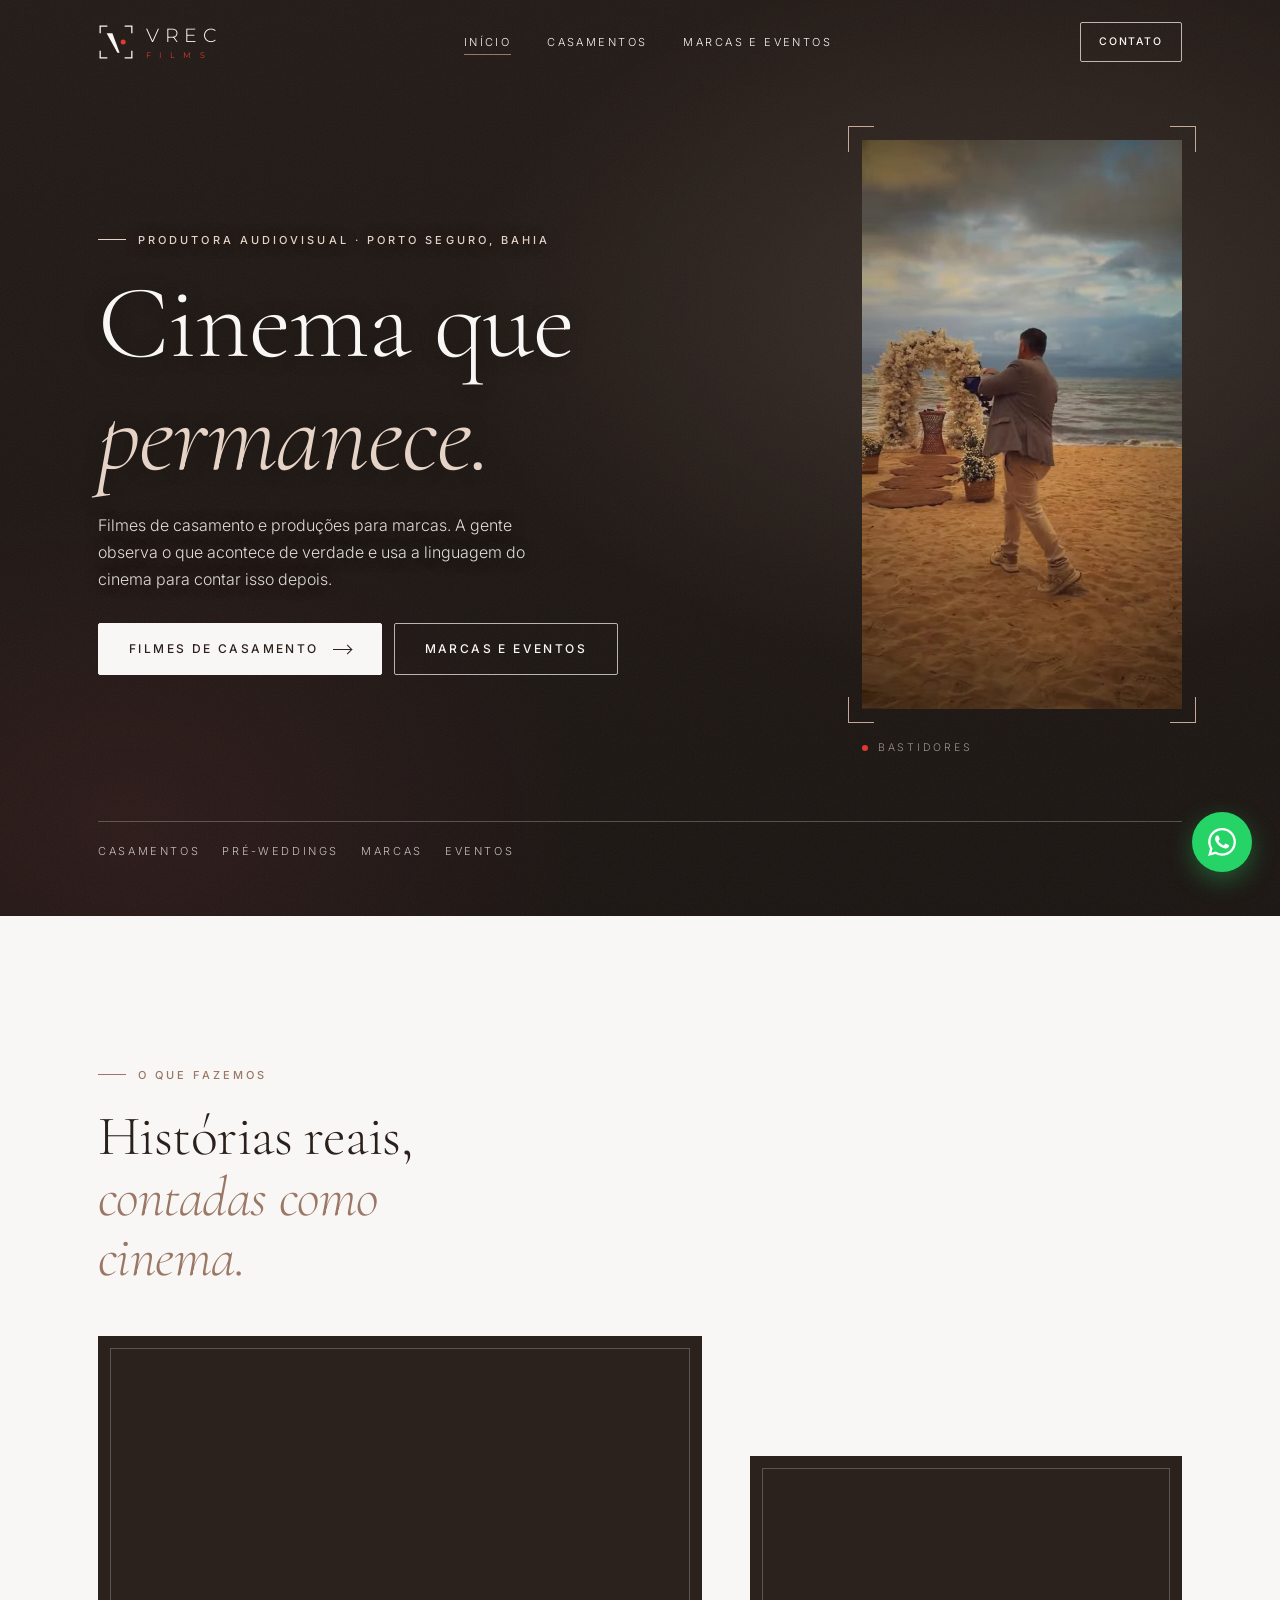
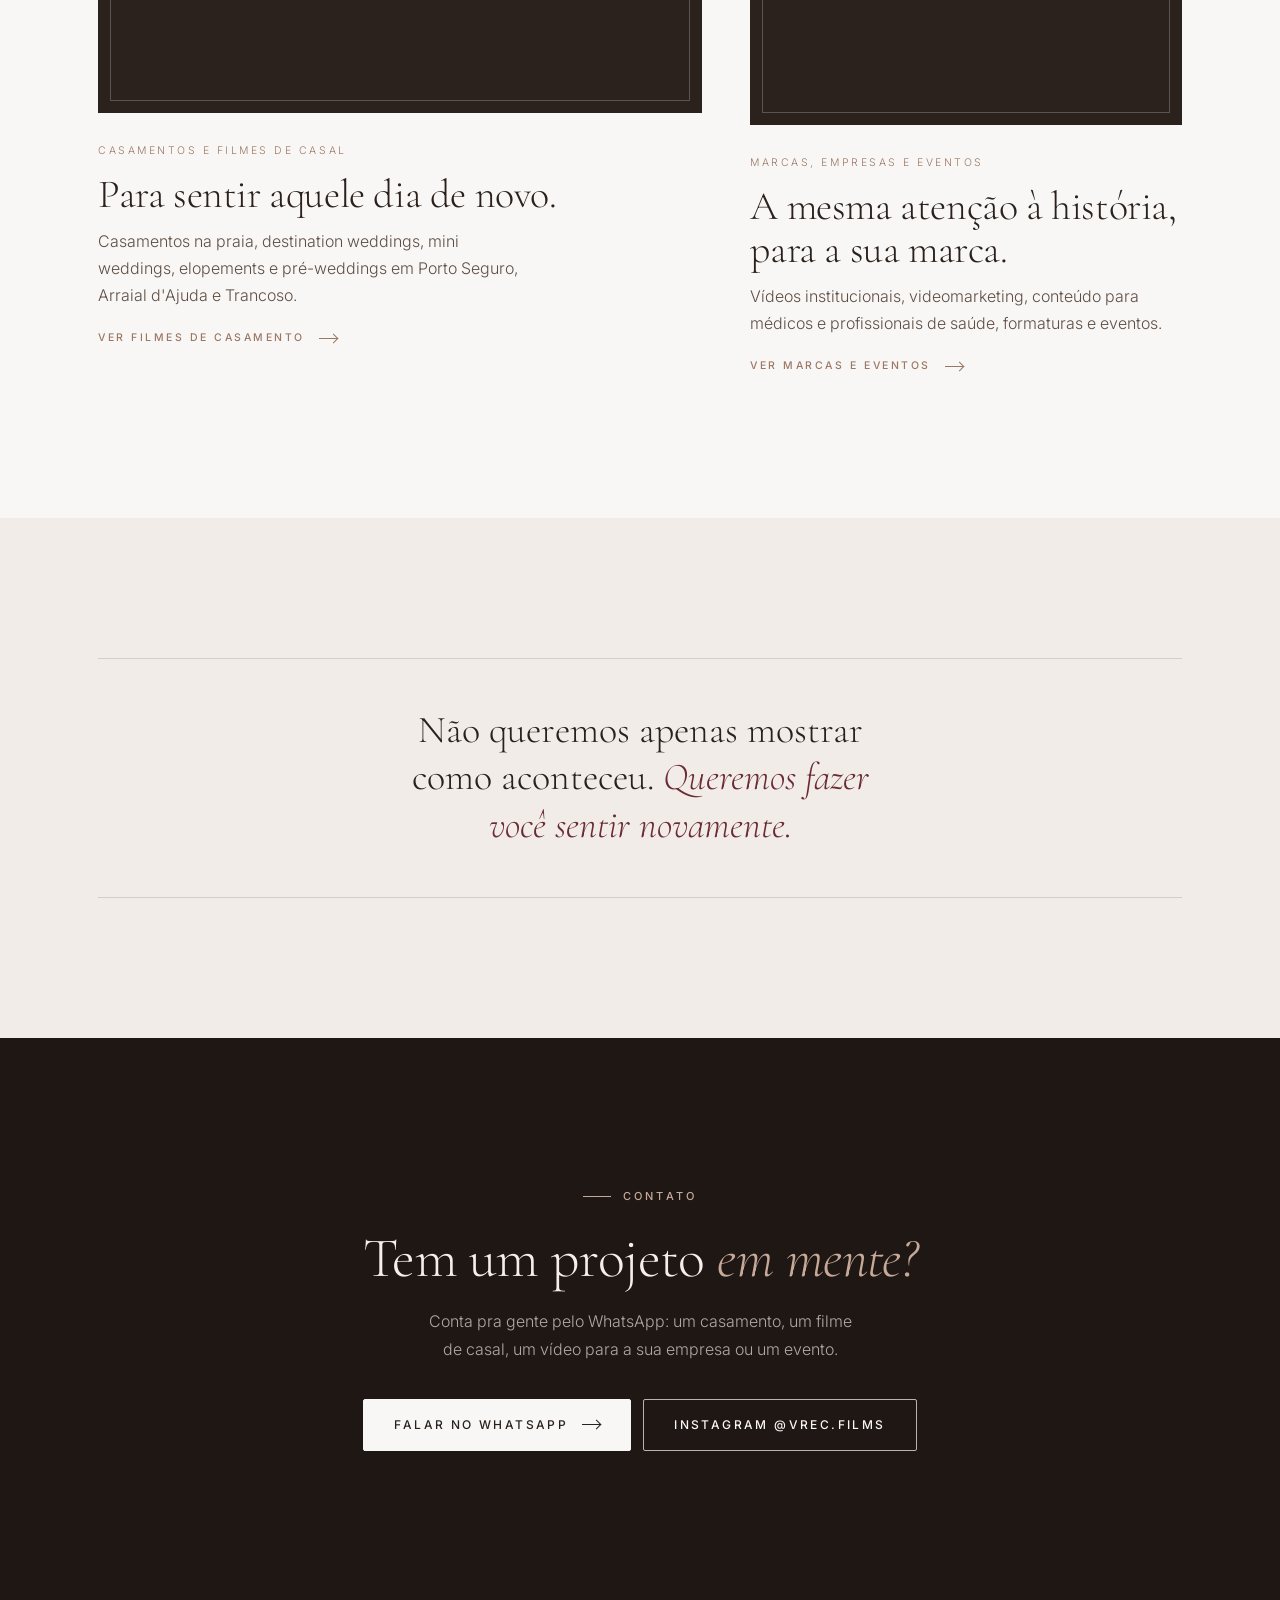
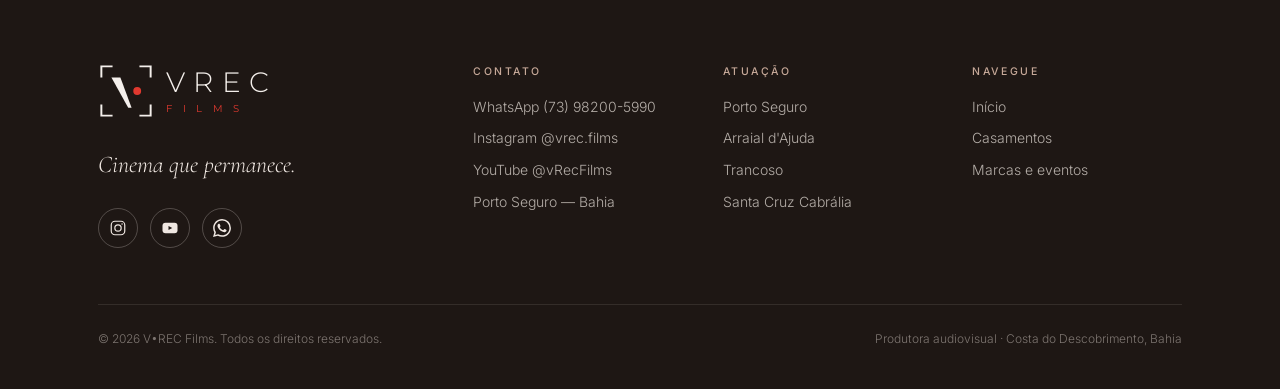
==== index.html @ 09509e7b "Add files via upload" ====
<!doctype html>
<html lang="pt-BR">
<head>
<meta charset="utf-8">
<meta name="viewport" content="width=device-width, initial-scale=1">
<title>V•REC Films — Produtora audiovisual em Porto Seguro, Bahia</title>
<meta name="description" content="Filmes de casamento e produções audiovisuais para marcas, empresas e eventos em Porto Seguro, Arraial d'Ajuda, Trancoso e Costa do Descobrimento.">
<meta property="og:title" content="V•REC Films — Produtora audiovisual em Porto Seguro, Bahia">
<meta property="og:description" content="Filmes de casamento e produções audiovisuais para marcas, empresas e eventos em Porto Seguro, Arraial d'Ajuda, Trancoso e Costa do Descobrimento.">
<meta property="og:type" content="website">
<meta name="theme-color" content="#F9F7F5">
<meta name="referrer" content="strict-origin-when-cross-origin">
<link rel="preconnect" href="https://fonts.googleapis.com">
<link rel="preconnect" href="https://fonts.gstatic.com" crossorigin>
<link href="https://fonts.googleapis.com/css2?family=Cormorant+Garamond:ital,wght@0,300;0,400;0,500;1,300;1,400&family=Inter:wght@300;400;500&family=Montserrat:wght@300;400&display=swap" rel="stylesheet">
<link rel="icon" type="image/svg+xml" href="data:image/svg+xml;utf8,<svg xmlns='http://www.w3.org/2000/svg' viewBox='0 0 100 100'><rect width='100' height='100' fill='%23111'/><g fill='none' stroke='%23fff' stroke-width='4'><path d='M10 28V10h18M72 10h18v18M10 72v18h18M72 90h18V72'/></g><polygon points='26,26 42,26 60,78 54,78' fill='%23fff'/><circle cx='70' cy='50' r='7' fill='%23E0392F'/></svg>">
<link rel="stylesheet" href="assets/vrec.css">
</head>
<body>

<header class="header" id="top">
  <div class="wrap header__in">
    <a href="index.html" class="brand" aria-label="V•REC Films — página inicial"><svg class="brand__mark" viewBox="0 0 100 100" aria-hidden="true"><g fill="none" stroke="currentColor" stroke-width="3.5"><path d="M6 26V6h20M74 6h20v20M6 74v20h20M74 94h20V74"/></g><polygon points="24,26 40,26 60,80 54,80" fill="currentColor"/><circle class="rec-dot" cx="70" cy="50" r="7"/></svg><span class="brand__type"><span class="brand__name">VREC</span><span class="brand__sub">FILMS</span></span></a>
    <nav class="nav" id="nav" aria-label="Principal">
      <a href="index.html" class="is-active" aria-current="page">Início</a>
      <a href="casamentos/index.html">Casamentos</a>
      <a href="marcas-e-eventos/index.html">Marcas e eventos</a>
    </nav>
    <div class="header__right">
      <a href="#contato" class="btn btn--ghost">Contato</a>
      <button class="nav-toggle" type="button" aria-label="Abrir menu" aria-controls="nav" aria-expanded="false"><span></span></button>
    </div>
  </div>
</header>

<main>

<section class="hero hero--brand" aria-labelledby="hero-title">
  <div class="hero__bg" aria-hidden="true"></div>
  <div class="wrap hero__split">
    <div class="hero__content">
      <span class="eyebrow reveal">Produtora audiovisual · Porto Seguro, Bahia</span>
      <h1 id="hero-title" class="reveal">Cinema que <em>permanece.</em></h1>
      <p class="hero__sub reveal">Filmes de casamento e produções para marcas. A gente observa o que acontece de verdade e usa a linguagem do cinema para contar isso depois.</p>
      <div class="hero__actions reveal">
        <a href="casamentos/index.html" class="btn btn--light">Filmes de casamento <span class="arrow" aria-hidden="true"></span></a>
        <a href="marcas-e-eventos/index.html" class="btn btn--outline-light">Marcas e eventos</a>
      </div>
    </div>
    <figure class="hero__reel reveal">
      <div class="reel__frame">
        <video data-autoplay autoplay muted loop playsinline preload="auto" poster="assets/vrec-home-bts-capa.jpg" aria-label="Bastidores da V.REC Films">
          <source src="assets/vrec-home-bts.mp4" type="video/mp4">
          <source src="assets/vrec-home-bts.webm" type="video/webm">
        </video>
        <span class="corner tl" aria-hidden="true"></span><span class="corner tr" aria-hidden="true"></span>
        <span class="corner bl" aria-hidden="true"></span><span class="corner br" aria-hidden="true"></span>
      </div>
      <figcaption><i aria-hidden="true"></i>Bastidores</figcaption>
    </figure>
  </div>
  <div class="wrap">
    <div class="hero__meta reveal" aria-label="Áreas de atuação">
      <span>Casamentos</span><span>Pré-weddings</span><span>Marcas</span><span>Eventos</span>
    </div>
  </div>
</section>

<section class="section" id="o-que-fazemos" aria-labelledby="doors-title">
  <div class="wrap">
    <span class="eyebrow reveal">O que fazemos</span>
    <h2 id="doors-title" class="reveal" style="margin-top:22px;max-width:16ch">Histórias reais, <em>contadas como cinema.</em></h2>
    <div class="doors">
      <a class="door reveal" href="casamentos/index.html">
        <div class="door__img"><img data-yt-thumb="QRRQhyVjg0c" alt=""></div>
        <div class="door__body">
          <span>Casamentos e filmes de casal</span>
          <h3>Para sentir aquele dia de novo.</h3>
          <p>Casamentos na praia, destination weddings, mini weddings, elopements e pré-weddings em Porto Seguro, Arraial d'Ajuda e Trancoso.</p>
          <span class="door__link">Ver filmes de casamento <span class="arrow" aria-hidden="true"></span></span>
        </div>
      </a>
      <a class="door reveal" href="marcas-e-eventos/index.html">
        <div class="door__img"><img data-yt-thumb="f6p9o1okBO8" alt=""></div>
        <div class="door__body">
          <span>Marcas, empresas e eventos</span>
          <h3>A mesma atenção à história, para a sua marca.</h3>
          <p>Vídeos institucionais, videomarketing, conteúdo para médicos e profissionais de saúde, formaturas e eventos.</p>
          <span class="door__link">Ver marcas e eventos <span class="arrow" aria-hidden="true"></span></span>
        </div>
      </a>
    </div>
  </div>
</section>

<section class="section exp" aria-label="Manifesto">
  <div class="wrap">
    <div class="quote-band reveal" style="margin-top:0">
      <p>Não queremos apenas mostrar como aconteceu. <em>Queremos fazer você sentir novamente.</em></p>
    </div>
  </div>
</section>

<section class="section cta-band" id="contato" aria-labelledby="cta-title">
  <div class="wrap">
    <span class="eyebrow reveal" style="color:var(--beige)">Contato</span>
    <h2 id="cta-title" class="reveal" style="margin-top:22px">Tem um projeto <em>em mente?</em></h2>
    <p class="reveal">Conta pra gente pelo WhatsApp: um casamento, um filme de casal, um vídeo para a sua empresa ou um evento.</p>
    <div class="actions reveal">
      <a href="#" class="btn btn--wa" data-wa="Olá, estava visitando seu site e me interessei pelo seu trabalho.">Falar no WhatsApp <span class="arrow" aria-hidden="true"></span></a>
      <a href="https://www.instagram.com/vrec.films/" class="btn btn--outline-light" target="_blank" rel="noopener">Instagram @vrec.films</a>
    </div>
  </div>
</section>

</main>

<footer class="footer">
  <div class="wrap">
    <div class="footer__grid">
      <div>
        <a href="index.html" class="brand brand--lg" aria-label="V•REC Films — página inicial"><svg class="brand__mark" viewBox="0 0 100 100" aria-hidden="true"><g fill="none" stroke="currentColor" stroke-width="3.5"><path d="M6 26V6h20M74 6h20v20M6 74v20h20M74 94h20V74"/></g><polygon points="24,26 40,26 60,80 54,80" fill="currentColor"/><circle class="rec-dot" cx="70" cy="50" r="7"/></svg><span class="brand__type"><span class="brand__name">VREC</span><span class="brand__sub">FILMS</span></span></a>
        <p class="footer__tag">Cinema que permanece.</p>
        <div class="social" aria-label="Redes sociais"><a href="https://www.instagram.com/vrec.films/" target="_blank" rel="noopener" aria-label="Instagram da V.REC Films"><svg viewBox="0 0 24 24" fill="none" stroke="currentColor" stroke-width="1.6" aria-hidden="true"><rect x="3" y="3" width="18" height="18" rx="5"/><circle cx="12" cy="12" r="4.2"/><circle cx="17.4" cy="6.6" r="1" fill="currentColor" stroke="none"/></svg></a><a href="https://www.youtube.com/@vRecFilms" target="_blank" rel="noopener" aria-label="Canal da V.REC Films no YouTube"><svg viewBox="0 0 24 24" aria-hidden="true"><rect x="2" y="5" width="20" height="14" rx="4" fill="currentColor"/><path d="M10 9.2v5.6l5-2.8z" fill="var(--dark)"/></svg></a><a href="#" data-wa="Olá, estava visitando seu site e me interessei pelo seu trabalho." aria-label="WhatsApp da V.REC Films"><svg viewBox="0 0 24 24" aria-hidden="true"><path fill="currentColor" d="M17.472 14.382c-.297-.149-1.758-.867-2.03-.967-.273-.099-.471-.148-.67.15-.197.297-.767.966-.94 1.164-.173.199-.347.223-.644.075-.297-.15-1.255-.463-2.39-1.475-.883-.788-1.48-1.761-1.653-2.059-.173-.297-.018-.458.13-.606.134-.133.298-.347.446-.52.149-.174.198-.298.298-.497.099-.198.05-.371-.025-.52-.075-.149-.669-1.612-.916-2.207-.242-.579-.487-.5-.669-.51-.173-.008-.371-.01-.57-.01-.198 0-.52.074-.792.372-.272.297-1.04 1.016-1.04 2.479 0 1.462 1.065 2.875 1.213 3.074.149.198 2.096 3.2 5.077 4.487.709.306 1.262.489 1.694.625.712.227 1.36.195 1.871.118.571-.085 1.758-.719 2.006-1.413.248-.694.248-1.289.173-1.413-.074-.124-.272-.198-.57-.347m-5.421 7.403h-.004a9.87 9.87 0 0 1-5.031-1.378l-.361-.214-3.741.982.998-3.648-.235-.374a9.86 9.86 0 0 1-1.51-5.26c.001-5.45 4.436-9.884 9.888-9.884 2.64 0 5.122 1.03 6.988 2.898a9.825 9.825 0 0 1 2.893 6.994c-.003 5.45-4.437 9.884-9.885 9.884m8.413-18.297A11.815 11.815 0 0 0 12.05 0C5.495 0 .16 5.335.157 11.892c0 2.096.547 4.142 1.588 5.945L.057 24l6.305-1.654a11.882 11.882 0 0 0 5.683 1.448h.005c6.554 0 11.89-5.335 11.893-11.893a11.821 11.821 0 0 0-3.48-8.413z"/></svg></a></div>
      </div>
      <div>
        <h5>Contato</h5>
        <ul>
          <li><a href="#" data-wa="Olá, estava visitando seu site e me interessei pelo seu trabalho.">WhatsApp (73) 98200-5990</a></li>
          <li><a href="https://www.instagram.com/vrec.films/" target="_blank" rel="noopener">Instagram @vrec.films</a></li>
          <li><a href="https://www.youtube.com/@vRecFilms" target="_blank" rel="noopener">YouTube @vRecFilms</a></li>
          <li>Porto Seguro — Bahia</li>
        </ul>
      </div>
      <div>
        <h5>Atuação</h5>
        <ul>
          <li>Porto Seguro</li>
          <li>Arraial d'Ajuda</li>
          <li>Trancoso</li>
          <li>Santa Cruz Cabrália</li>
        </ul>
      </div>
      <div>
        <h5>Navegue</h5>
        <ul>
          <li><a href="index.html">Início</a></li>
          <li><a href="casamentos/index.html">Casamentos</a></li>
          <li><a href="marcas-e-eventos/index.html">Marcas e eventos</a></li>
        </ul>
      </div>
    </div>
    <div class="footer__bottom">
      <span>© <span data-year></span> V•REC Films. Todos os direitos reservados.</span>
      <span>Produtora audiovisual · Costa do Descobrimento, Bahia</span>
    </div>
  </div>
</footer>
<div class="wa-float"><div class="wa-bubble" role="status"><a href="#" data-wa="Olá, estava visitando seu site e me interessei pelo seu trabalho.">Olá, em que podemos ajudar?</a><button type="button" aria-label="Fechar mensagem">&times;</button></div><a class="wa-btn" href="#" data-wa="Olá, estava visitando seu site e me interessei pelo seu trabalho." aria-label="Conversar no WhatsApp"><svg viewBox="0 0 24 24" aria-hidden="true"><path fill="currentColor" d="M17.472 14.382c-.297-.149-1.758-.867-2.03-.967-.273-.099-.471-.148-.67.15-.197.297-.767.966-.94 1.164-.173.199-.347.223-.644.075-.297-.15-1.255-.463-2.39-1.475-.883-.788-1.48-1.761-1.653-2.059-.173-.297-.018-.458.13-.606.134-.133.298-.347.446-.52.149-.174.198-.298.298-.497.099-.198.05-.371-.025-.52-.075-.149-.669-1.612-.916-2.207-.242-.579-.487-.5-.669-.51-.173-.008-.371-.01-.57-.01-.198 0-.52.074-.792.372-.272.297-1.04 1.016-1.04 2.479 0 1.462 1.065 2.875 1.213 3.074.149.198 2.096 3.2 5.077 4.487.709.306 1.262.489 1.694.625.712.227 1.36.195 1.871.118.571-.085 1.758-.719 2.006-1.413.248-.694.248-1.289.173-1.413-.074-.124-.272-.198-.57-.347m-5.421 7.403h-.004a9.87 9.87 0 0 1-5.031-1.378l-.361-.214-3.741.982.998-3.648-.235-.374a9.86 9.86 0 0 1-1.51-5.26c.001-5.45 4.436-9.884 9.888-9.884 2.64 0 5.122 1.03 6.988 2.898a9.825 9.825 0 0 1 2.893 6.994c-.003 5.45-4.437 9.884-9.885 9.884m8.413-18.297A11.815 11.815 0 0 0 12.05 0C5.495 0 .16 5.335.157 11.892c0 2.096.547 4.142 1.588 5.945L.057 24l6.305-1.654a11.882 11.882 0 0 0 5.683 1.448h.005c6.554 0 11.89-5.335 11.893-11.893a11.821 11.821 0 0 0-3.48-8.413z"/></svg></a></div>
<script src="assets/vrec.js"></script>
</body>
</html>
---- assets/vrec.css ----
/* =========================================================
   1. TOKENS
   ========================================================= */
:root{
  --bg:        #F9F7F5;   /* off-white */
  --bg-alt:    #F1ECE7;   /* off-white um tom abaixo, para alternar seções */
  --ink:       #2B211C;   /* texto principal (marrom quase preto, legível) */
  --ink-soft:  #5E4E45;   /* texto secundário */
  --brown:     #9A7865;   /* deep brown — detalhes, linhas, títulos grandes */
  --beige:     #C7A999;   /* soft beige — destaques */
  --burgundy:  #6B2B34;   /* toque sutil */
  --line:      rgba(154,120,101,.28);
  --dark:      #1E1714;   /* seções escuras (portfólio) */
  --rec:       #E0392F;   /* vermelho da logomarca — usar só na marca */
  --logo-font: "Montserrat", var(--sans);

  --serif: "Cormorant Garamond", "Times New Roman", serif;
  --sans:  "Inter", system-ui, -apple-system, "Segoe UI", sans-serif;

  --gutter: 20px;
  --max: 1180px;
  --radius: 2px;
  --ease: cubic-bezier(.22,.61,.36,1);
}

/* =========================================================
   2. BASE
   ========================================================= */
*,*::before,*::after{box-sizing:border-box}
html{scroll-behavior:smooth;-webkit-text-size-adjust:100%}
body{
  margin:0;background:var(--bg);color:var(--ink);
  font-family:var(--sans);font-weight:300;font-size:16px;line-height:1.7;
  -webkit-font-smoothing:antialiased;overflow-x:hidden;
}
img,video,iframe{display:block;max-width:100%}
a{color:inherit;text-decoration:none}
::selection{background:var(--beige);color:var(--ink)}
:focus-visible{outline:1px solid var(--burgundy);outline-offset:4px}

.wrap{width:100%;max-width:var(--max);margin:0 auto;padding:0 var(--gutter)}
.section{padding:96px 0}
.eyebrow{
  display:inline-flex;align-items:center;gap:12px;
  font-size:11px;font-weight:500;letter-spacing:.28em;text-transform:uppercase;color:var(--brown);
}
.eyebrow::before{content:"";width:28px;height:1px;background:currentColor}
h1,h2,h3{font-family:var(--serif);font-weight:300;line-height:1.08;margin:0;letter-spacing:-.01em}
h2{font-size:clamp(34px,7vw,56px)}
h2 em,h1 em{font-style:italic;color:var(--brown)}
p{margin:0}

/* Botões */
.btn{
  display:inline-flex;align-items:center;justify-content:center;gap:14px;
  min-height:52px;padding:0 30px;border:1px solid var(--ink);border-radius:var(--radius);
  font-family:var(--sans);font-size:12px;font-weight:500;letter-spacing:.2em;text-transform:uppercase;
  background:var(--ink);color:var(--bg);cursor:pointer;
  transition:background .5s var(--ease),border-color .5s var(--ease),color .5s var(--ease);
}
.btn:hover{background:var(--burgundy);border-color:var(--burgundy)}
.btn .arrow{width:18px;height:1px;background:currentColor;position:relative;transition:width .5s var(--ease)}
.btn .arrow::after{content:"";position:absolute;right:0;top:-3px;width:7px;height:7px;border-top:1px solid currentColor;border-right:1px solid currentColor;transform:rotate(45deg)}
.btn:hover .arrow{width:26px}
.btn--ghost{background:transparent;color:var(--ink)}
.btn--ghost:hover{background:var(--ink);color:var(--bg);border-color:var(--ink)}
.btn--light{background:var(--bg);color:var(--ink);border-color:var(--bg)}
.btn--light:hover{background:transparent;color:var(--bg);border-color:var(--bg)}

/* Reveal ao rolar */
.reveal{opacity:0;transform:translateY(24px);transition:opacity 1.2s var(--ease),transform 1.2s var(--ease)}
.reveal.is-in{opacity:1;transform:none}
@media (prefers-reduced-motion:reduce){
  html{scroll-behavior:auto}
  .reveal{opacity:1;transform:none;transition:none}
  *{animation:none!important}
}

/* =========================================================
   3. HEADER
   ========================================================= */
.header{
  position:fixed;inset:0 0 auto 0;z-index:50;
  transition:background .6s var(--ease),border-color .6s var(--ease);
  border-bottom:1px solid transparent;
}
.header.is-scrolled{background:rgba(249,247,245,.92);backdrop-filter:blur(10px);-webkit-backdrop-filter:blur(10px);border-color:var(--line)}
.header__in{display:flex;align-items:center;justify-content:space-between;height:68px}
/* Logomarca V•REC (recriada em SVG + Montserrat) */
.brand{display:inline-flex;align-items:center;gap:12px;color:var(--ink);white-space:nowrap}
.brand__mark{width:36px;height:36px;flex:none;overflow:visible}
.brand__mark .rec-dot{fill:var(--rec);animation:rec 2.4s ease-in-out infinite}
.brand__type{display:flex;flex-direction:column;line-height:1;font-family:var(--logo-font)}
.brand__name{font-weight:300;font-size:19px;letter-spacing:.3em;margin-right:-.3em}
.brand__sub{font-weight:400;font-size:8px;letter-spacing:1.05em;color:var(--rec);margin-top:6px;margin-right:-1.05em}
.brand--lg .brand__mark{width:56px;height:56px}
.brand--lg .brand__name{font-size:28px}
.brand--lg .brand__sub{font-size:10px;margin-top:8px}
@keyframes rec{0%,100%{opacity:1}50%{opacity:.35}}
.nav{display:none}
.header .btn{min-height:40px;padding:0 18px;font-size:10.5px;letter-spacing:.18em}

/* =========================================================
   4. HERO — vídeo em tela cheia, cores reais
   ========================================================= */
.hero{
  position:relative;min-height:100svh;display:flex;align-items:flex-end;
  padding:120px 0 40px;overflow:hidden;background:#2A211C;color:#F9F7F5;
}
.hero__media{position:absolute;inset:0;z-index:0}
.hero__media video{width:100%;height:100%;object-fit:cover}
.hero__media::after{ /* sombra suave só onde está o texto */
  content:"";position:absolute;inset:0;
  background:
    linear-gradient(0deg,rgba(24,18,15,.8) 0%,rgba(24,18,15,.5) 55%,rgba(24,18,15,.3) 100%);
}
.hero h1,.hero__sub,.hero .eyebrow{text-shadow:0 1px 18px rgba(24,18,15,.35)}
.hero__content{position:relative;z-index:1}
.hero .eyebrow{color:#E6D3C7}
.hero h1{font-size:clamp(42px,11vw,92px);max-width:12ch;margin:18px 0 20px;color:#F9F7F5}
.hero h1 em{color:#E6D3C7}
.hero__sub{max-width:46ch;color:rgba(249,247,245,.88);font-size:16px}
.hero__actions{display:flex;flex-direction:column;gap:12px;margin-top:30px}
.hero__actions .btn{width:100%}
.btn--outline-light{background:transparent;color:#F9F7F5;border-color:rgba(249,247,245,.7)}
.btn--outline-light:hover{background:#F9F7F5;color:var(--ink);border-color:#F9F7F5}
.hero .btn--light:hover{background:var(--burgundy);border-color:var(--burgundy);color:#F9F7F5}
.hero__meta{
  display:flex;flex-wrap:wrap;gap:8px 22px;margin-top:40px;padding-top:20px;border-top:1px solid rgba(249,247,245,.25);
  font-size:11px;letter-spacing:.24em;text-transform:uppercase;color:rgba(249,247,245,.75);
}
/* Header claro enquanto está sobre o vídeo */
.header:not(.is-scrolled) .brand,
.header:not(.is-scrolled) .nav{color:#F9F7F5}
.header:not(.is-scrolled) .btn--ghost{color:#F9F7F5;border-color:rgba(249,247,245,.7)}
.header:not(.is-scrolled) .btn--ghost:hover{background:#F9F7F5;color:var(--ink)}
.header .brand,.header .nav{transition:color .6s var(--ease)}

/* =========================================================
   5. MANIFESTO
   ========================================================= */
.manifesto{background:var(--bg)}
.manifesto__grid{display:grid;gap:40px}
.manifesto blockquote{
  margin:0;font-family:var(--serif);font-weight:300;font-size:clamp(28px,6.4vw,48px);line-height:1.2;color:var(--ink);
}
.manifesto blockquote em{color:var(--brown)}
.manifesto__text{display:grid;gap:20px;color:var(--ink-soft);max-width:52ch}
.manifesto__sign{
  margin-top:12px;font-family:var(--serif);font-style:italic;font-size:22px;color:var(--brown);
}
.pillars{display:grid;grid-template-columns:repeat(2,1fr);gap:1px;background:var(--line);border:1px solid var(--line);margin-top:64px}
.pillar{background:var(--bg);padding:26px 20px}
.pillar span{display:block;font-size:11px;letter-spacing:.24em;color:var(--beige);margin-bottom:10px}
.pillar h3{font-size:26px}
.pillar p{font-size:14px;color:var(--ink-soft);margin-top:6px}

/* =========================================================
   6. PORTFÓLIO
   ========================================================= */
.work{background:var(--dark);color:#EFE7E1}
.work .eyebrow{color:var(--beige)}
.work h2 em{color:var(--beige)}
.work__head{display:grid;gap:22px;margin-bottom:48px}
.work__head p{color:rgba(239,231,225,.66);max-width:46ch}
.films{display:grid;gap:40px}
.film{cursor:pointer}
.film__frame{
  position:relative;aspect-ratio:16/9;overflow:hidden;border-radius:var(--radius);
  background:
    radial-gradient(100% 120% at 70% 20%, rgba(199,169,153,.22), transparent 60%),
    linear-gradient(160deg,#2C221D,#15100E);
}
.film__frame img{position:absolute;inset:0;width:100%;height:100%;object-fit:cover;transition:transform 1.6s var(--ease),opacity .8s}
.film:hover .film__frame img{transform:scale(1.04)}
.film__frame iframe{position:absolute;inset:0;width:100%;height:100%;border:0}
.film__frame::after{ /* moldura fina interna */
  content:"";position:absolute;inset:12px;border:1px solid rgba(239,231,225,.14);pointer-events:none;transition:inset .8s var(--ease)
}
.film:hover .film__frame::after{inset:18px}
.film__play{
  position:absolute;left:50%;top:50%;transform:translate(-50%,-50%);
  width:64px;height:64px;border-radius:50%;border:1px solid rgba(239,231,225,.6);
  display:grid;place-items:center;transition:background .5s var(--ease),transform .5s var(--ease)
}
.film__play::before{content:"";margin-left:4px;border-left:11px solid #EFE7E1;border-top:7px solid transparent;border-bottom:7px solid transparent}
.film:hover .film__play{background:rgba(107,43,52,.85);border-color:transparent;transform:translate(-50%,-50%) scale(1.06)}
.film__frame img{filter:saturate(.9);opacity:0}
.film__frame img.is-loaded{opacity:1}
.film__frame::before{ /* véu sutil sobre a thumbnail */
  content:"";position:absolute;inset:0;z-index:1;background:linear-gradient(180deg,rgba(20,15,13,0) 50%,rgba(20,15,13,.45));pointer-events:none
}
.film__play,.film__frame::after{z-index:2}
.film.is-playing .film__play,.film.is-playing .film__frame::after,.film.is-playing .film__frame::before{display:none}
.film__frame iframe{z-index:3}

/* Verticais (pré-weddings e shorts) */
.shorts-head{display:flex;align-items:baseline;justify-content:space-between;gap:16px;margin:88px 0 24px;padding-top:28px;border-top:1px solid rgba(239,231,225,.12)}
.shorts-head h3{font-size:30px}
.shorts-head span{font-size:10.5px;letter-spacing:.22em;text-transform:uppercase;color:rgba(239,231,225,.5)}
.shorts{
  display:grid;grid-auto-flow:column;grid-auto-columns:72%;gap:16px;overflow-x:auto;scroll-snap-type:x mandatory;
  margin:0 calc(var(--gutter) * -1);padding:0 var(--gutter) 8px;scrollbar-width:none
}
.shorts::-webkit-scrollbar{display:none}
.shorts .film{scroll-snap-align:start}
.shorts .film__frame{aspect-ratio:9/16}
.shorts .film__title{font-size:22px}
.film__info{display:flex;justify-content:space-between;align-items:baseline;gap:16px;margin-top:18px;padding-bottom:16px;border-bottom:1px solid rgba(239,231,225,.12)}
.film__title{font-family:var(--serif);font-size:26px;font-weight:300}
.film__type{font-size:10.5px;letter-spacing:.22em;text-transform:uppercase;color:var(--beige);white-space:nowrap}
.work__foot{margin-top:56px;display:flex;flex-direction:column;gap:18px;align-items:flex-start}
.work__foot p{font-family:var(--serif);font-style:italic;font-size:22px;color:rgba(239,231,225,.8)}

/* =========================================================
   7. EXPERIÊNCIA
   ========================================================= */
.exp{background:var(--bg-alt)}
.exp__head{display:grid;gap:22px;margin-bottom:56px}
.exp__head p{color:var(--ink-soft);max-width:50ch}
.exp__grid{display:grid;gap:0;border-top:1px solid var(--line)}
.exp__item{display:grid;grid-template-columns:44px 1fr;gap:18px;padding:30px 0;border-bottom:1px solid var(--line)}
.exp__icon{width:36px;height:36px;color:var(--brown)}
.exp__icon svg{width:100%;height:100%;fill:none;stroke:currentColor;stroke-width:1;stroke-linecap:round;stroke-linejoin:round}
.exp__item h3{font-size:26px;margin-bottom:8px}
.exp__item p{color:var(--ink-soft);font-size:15px}

.quote-band{
  margin-top:72px;padding:48px 0;border-top:1px solid var(--line);border-bottom:1px solid var(--line);text-align:center
}
.quote-band p{font-family:var(--serif);font-weight:300;font-size:clamp(24px,5.2vw,38px);line-height:1.25;max-width:26ch;margin:0 auto}
.quote-band p em{color:var(--burgundy)}


/* Bastidores (vídeo vertical) */
.bts{display:grid;gap:36px;margin-bottom:80px}
.bts__video{position:relative;width:100%;max-width:340px;aspect-ratio:9/16;background:var(--dark);border-radius:var(--radius);overflow:hidden;justify-self:center}
.bts__video video{width:100%;height:100%;object-fit:cover}
.bts__video::after{content:"";position:absolute;inset:10px;border:1px solid rgba(239,231,225,.18);pointer-events:none}
.bts__sound{
  position:absolute;right:18px;bottom:18px;z-index:2;display:inline-flex;align-items:center;gap:8px;
  padding:9px 14px;border:1px solid rgba(239,231,225,.5);border-radius:40px;background:rgba(30,23,20,.45);
  color:#F4EFEB;font:500 10px/1 var(--sans);letter-spacing:.2em;text-transform:uppercase;cursor:pointer;
  backdrop-filter:blur(6px);-webkit-backdrop-filter:blur(6px);transition:background .4s
}
.bts__sound:hover{background:rgba(107,43,52,.85)}
.bts__sound i{width:6px;height:6px;border-radius:50%;background:var(--rec)}
.bts__text h3{font-size:clamp(30px,6vw,44px);line-height:1.12}
.bts__text h3 em{color:var(--brown)}
.bts__text p{color:var(--ink-soft);margin-top:20px;max-width:44ch}
.bts__text .eyebrow{margin-bottom:20px}

/* Processo */
.steps{display:grid;gap:0;margin-top:72px;counter-reset:s}
.step{position:relative;padding:22px 0 22px 56px;border-left:1px solid var(--line);margin-left:10px}
.step::before{
  counter-increment:s;content:counter(s,decimal-leading-zero);
  position:absolute;left:-11px;top:22px;width:22px;height:22px;border-radius:50%;
  background:var(--bg-alt);border:1px solid var(--brown);
  font-size:9px;letter-spacing:.05em;color:var(--brown);display:grid;place-items:center;font-weight:500
}
.step h4{font-family:var(--serif);font-weight:400;font-size:22px;margin:0 0 4px}
.step p{font-size:14px;color:var(--ink-soft)}

/* =========================================================
   8. FORMULÁRIO
   ========================================================= */
.contact{background:var(--bg)}
.contact__grid{display:grid;gap:56px}
.contact__intro p{color:var(--ink-soft);margin-top:22px;max-width:42ch}
.contact__note{margin-top:28px;padding-left:18px;border-left:1px solid var(--beige);font-family:var(--serif);font-style:italic;font-size:20px;color:var(--brown);max-width:34ch}
.form{display:grid;gap:26px}
.field{display:grid;gap:8px;position:relative}
.field label{font-size:10.5px;font-weight:500;letter-spacing:.24em;text-transform:uppercase;color:var(--brown)}
.field label small{font-weight:300;letter-spacing:.1em;text-transform:none;color:var(--ink-soft);font-size:12px}
.field input,.field select,.field textarea{
  width:100%;appearance:none;-webkit-appearance:none;border:0;border-bottom:1px solid var(--line);border-radius:0;
  background:transparent;padding:10px 0 12px;font-family:var(--sans);font-size:16px;font-weight:300;color:var(--ink);
  transition:border-color .4s var(--ease);
}
.field textarea{resize:vertical;min-height:96px;line-height:1.6}
.field select{
  cursor:pointer;padding-right:28px;
  background-image:url("data:image/svg+xml;utf8,<svg xmlns='http://www.w3.org/2000/svg' width='12' height='8' viewBox='0 0 12 8'><path d='M1 1l5 5 5-5' fill='none' stroke='%239A7865' stroke-width='1'/></svg>");
  background-repeat:no-repeat;background-position:right 4px center;
}
.field input::placeholder,.field textarea::placeholder{color:#B2A39A}
.field input:focus,.field select:focus,.field textarea:focus{outline:none;border-color:var(--brown)}
.field input[type="date"]{min-height:46px}
.field.has-error input,.field.has-error select{border-color:var(--burgundy)}
.field .err{display:none;font-size:12px;color:var(--burgundy)}
.field.has-error .err{display:block}
.form__row{display:grid;gap:26px}
.form__submit{display:grid;gap:16px;margin-top:8px}
.form__submit .btn{width:100%;min-height:58px}
.form__legal{font-size:12px;color:var(--ink-soft);line-height:1.6}
.form__ok{
  display:none;padding:28px;border:1px solid var(--line);background:var(--bg-alt);
  font-family:var(--serif);font-size:22px;line-height:1.4
}
.form__ok.is-on{display:block}
.form__ok small{display:block;font-family:var(--sans);font-size:14px;color:var(--ink-soft);margin-top:10px}

/* =========================================================
   9. RODAPÉ
   ========================================================= */
.footer{background:var(--dark);color:rgba(239,231,225,.72);padding:72px 0 32px}
.footer .brand{color:#F4EFEB}
.footer__grid{display:grid;gap:40px}
.footer__tag{font-family:var(--serif);font-style:italic;font-size:24px;color:#EFE7E1;margin-top:18px}
.footer h5{font-size:10.5px;font-weight:500;letter-spacing:.24em;text-transform:uppercase;color:var(--beige);margin:0 0 14px}
.footer ul{list-style:none;margin:0;padding:0;display:grid;gap:8px;font-size:14px}
.footer a{transition:color .4s}
.footer a:hover{color:#EFE7E1}
.footer__bottom{
  display:flex;flex-direction:column;gap:8px;margin-top:56px;padding-top:24px;border-top:1px solid rgba(239,231,225,.1);
  font-size:12px;color:rgba(239,231,225,.45)
}

/* =========================================================
   10. BREAKPOINTS (mobile first → acima)
   ========================================================= */
@media (min-width:640px){
  :root{--gutter:32px}
  .hero__actions{flex-direction:row;flex-wrap:wrap}
  .hero__actions .btn{width:auto}
  .pillars{grid-template-columns:repeat(4,1fr)}
  .form__row{grid-template-columns:1fr 1fr}
  .form__submit .btn{width:auto;justify-self:start}
  .footer__bottom{flex-direction:row;justify-content:space-between}
}
@media (min-width:900px){
  :root{--gutter:48px}
  .section{padding:140px 0}
  .header__in{height:84px}
  .nav{display:flex;gap:36px;font-size:11px;letter-spacing:.22em;text-transform:uppercase;color:var(--ink-soft)}
  .nav a{position:relative;padding:4px 0}
  .nav a::after{content:"";position:absolute;left:0;bottom:0;width:0;height:1px;background:var(--brown);transition:width .5s var(--ease)}
  .nav a:hover::after{width:100%}
  .hero{align-items:center;padding:140px 0 56px}
  .hero__media::after{
    background:
      linear-gradient(180deg,rgba(24,18,15,.4) 0%,rgba(24,18,15,0) 20%),
      linear-gradient(90deg,rgba(24,18,15,.72) 0%,rgba(24,18,15,.4) 40%,rgba(24,18,15,0) 68%),
      linear-gradient(0deg,rgba(24,18,15,.45) 0%,rgba(24,18,15,0) 30%);
  }
  .hero__content{padding-top:40px}
  .hero__meta{margin-top:72px}
  .manifesto__grid{grid-template-columns:1.1fr .9fr;gap:96px;align-items:end}
  .work__head,.exp__head{grid-template-columns:1fr 1fr;align-items:end;gap:64px}
  .films{grid-template-columns:repeat(12,1fr);gap:64px 40px}
  .films .film:nth-child(1){grid-column:1 / -1}
  .films .film:nth-child(2){grid-column:1 / span 7}
  .films .film:nth-child(3){grid-column:8 / span 5;margin-top:120px}
  .films .film:nth-child(4){grid-column:1 / span 5;margin-top:40px}
  .films .film:nth-child(5){grid-column:6 / span 7}
  .shorts-head span{display:none}
  .shorts{grid-auto-flow:row;grid-template-columns:repeat(3,1fr);gap:40px;overflow:visible;margin:0;padding:0}
  .exp__grid{grid-template-columns:1fr 1fr;column-gap:64px}
  .bts{grid-template-columns:auto 1fr;gap:96px;align-items:center;margin-bottom:120px}
  .bts__video{width:340px}
  .steps{grid-template-columns:repeat(5,1fr);gap:0}
  .step{border-left:0;border-top:1px solid var(--line);margin:0;padding:40px 24px 0 0}
  .step::before{left:0;top:-11px}
  .contact__grid{grid-template-columns:.85fr 1.15fr;gap:96px}
  .contact__intro{position:sticky;top:130px;align-self:start}
  .footer__grid{grid-template-columns:1.6fr 1fr 1fr 1fr}
}

/* =========================================================
   11. SITE (multipáginas): menu, portas, serviços, CTA
   ========================================================= */
.nav-toggle{
  display:inline-flex;align-items:center;justify-content:center;width:42px;height:40px;margin-left:10px;
  background:none;border:1px solid currentColor;border-radius:var(--radius);color:inherit;cursor:pointer
}
.nav-toggle span{position:relative;width:16px;height:1px;background:currentColor}
.nav-toggle span::before,.nav-toggle span::after{content:"";position:absolute;left:0;width:16px;height:1px;background:currentColor}
.nav-toggle span::before{top:-5px}.nav-toggle span::after{top:5px}
.header__right{display:flex;align-items:center}
.header:not(.is-scrolled) .nav-toggle{color:#F9F7F5}
.header.is-scrolled .nav-toggle{color:var(--ink)}
.nav.is-open{
  display:flex;flex-direction:column;gap:4px;position:absolute;top:100%;left:0;right:0;
  padding:16px var(--gutter) 24px;background:#F9F7F5;box-shadow:0 12px 24px rgba(30,23,20,.08);border-bottom:1px solid var(--line);
  font-size:12px;letter-spacing:.22em;text-transform:uppercase;color:var(--ink)!important
}
.nav.is-open a{padding:12px 0;border-bottom:1px solid var(--line)}
.nav a.is-active{color:inherit}
@media (min-width:900px){
  .nav-toggle{display:none}
  .nav a.is-active::after{width:100%}
}

/* Hero com imagem (página de marcas) */
.hero__media img{width:100%;height:100%;object-fit:cover;opacity:0;transition:opacity 1.2s var(--ease)}
.hero__media img.is-loaded{opacity:1}

/* Portas de entrada (home) */
.doors{display:grid;gap:40px;margin-top:48px}
.door{display:block;color:inherit}
.door__img{position:relative;aspect-ratio:16/10;overflow:hidden;background:#2C221D}
.door__img img{position:absolute;inset:0;width:100%;height:100%;object-fit:cover;opacity:0;transition:opacity .8s,transform 1.6s var(--ease)}
.door__img img.is-loaded{opacity:1}
.door:hover .door__img img{transform:scale(1.04)}
.door__img::after{content:"";position:absolute;inset:12px;border:1px solid rgba(239,231,225,.25);transition:inset .8s var(--ease)}
.door:hover .door__img::after{inset:18px}
.door__body{padding-top:22px}
.door__body span{font-size:10.5px;letter-spacing:.24em;text-transform:uppercase;color:var(--brown)}
.door__body h3{font-size:clamp(28px,5vw,40px);margin:10px 0 12px}
.door__body p{color:var(--ink-soft);max-width:44ch}
.door__link{display:inline-flex;align-items:center;gap:14px;margin-top:20px;font-size:11px;font-weight:500;letter-spacing:.22em;text-transform:uppercase;color:var(--ink)}
.door__link .arrow{width:18px;height:1px;background:currentColor;position:relative;transition:width .5s var(--ease)}
.door__link .arrow::after{content:"";position:absolute;right:0;top:-3px;width:7px;height:7px;border-top:1px solid currentColor;border-right:1px solid currentColor;transform:rotate(45deg)}
.door:hover .door__link .arrow{width:28px}

/* Serviços (marcas) */
.services{display:grid;gap:1px;background:var(--line);border:1px solid var(--line);margin-top:56px}
.service{background:var(--bg);padding:30px 24px}
.service span{display:block;font-size:11px;letter-spacing:.24em;color:var(--beige);margin-bottom:14px}
.service h3{font-size:28px;margin-bottom:10px}
.service p{font-size:15px;color:var(--ink-soft)}
.intro{display:grid;gap:28px}
.intro p{color:var(--ink-soft);max-width:52ch}
.group-title{font-family:var(--serif);font-weight:300;font-size:30px;margin:72px 0 24px;padding-top:28px;border-top:1px solid rgba(239,231,225,.12)}

/* CTA final (home) */
.cta-band{background:var(--dark);color:#EFE7E1;text-align:center}
.cta-band h2{color:#F4EFEB}
.cta-band h2 em{color:var(--beige)}
.cta-band p{color:rgba(239,231,225,.7);margin:20px auto 0;max-width:44ch}
.cta-band .actions{display:flex;flex-direction:column;gap:12px;align-items:center;margin-top:36px}
.btn--wa{background:var(--bg);color:var(--ink);border-color:var(--bg)}
.btn--wa:hover{background:var(--burgundy);color:#F9F7F5;border-color:var(--burgundy)}

@media (min-width:640px){
  .cta-band .actions{flex-direction:row;justify-content:center}
}
@media (min-width:900px){
  .doors{grid-template-columns:7fr 5fr;gap:48px;align-items:start}
  .doors .door:nth-child(2){margin-top:120px}
  .services{grid-template-columns:1fr 1fr}
  .service{padding:44px 40px}
  .intro{grid-template-columns:1fr 1fr;gap:96px;align-items:end}
}

.header:has(.nav.is-open){background:#F9F7F5}

/* Dois filmes horizontais lado a lado (marcas) */
@media (min-width:900px){
  .films--pair .film:nth-child(1){grid-column:1 / span 7;margin-top:0}
  .films--pair .film:nth-child(2){grid-column:8 / span 5;margin-top:120px}
}

/* Hero da página inicial: fundo da marca + bastidores emoldurados */
.hero--brand{flex-direction:column;justify-content:center;align-items:stretch;background:#1E1714}
.hero--brand .hero__bg{
  position:absolute;inset:0;z-index:0;
  background:
    radial-gradient(60% 55% at 78% 35%, rgba(199,169,153,.16), transparent 70%),
    radial-gradient(50% 50% at 10% 90%, rgba(107,43,52,.22), transparent 70%),
    linear-gradient(180deg,#221A16 0%,#1A1411 100%);
}
.hero--brand .hero__bg::after{
  content:"";position:absolute;inset:0;opacity:.06;
  background-image:url("data:image/svg+xml;utf8,<svg xmlns='http://www.w3.org/2000/svg' width='160' height='160'><filter id='n'><feTurbulence type='fractalNoise' baseFrequency='.9' numOctaves='2' stitchTiles='stitch'/></filter><rect width='100%' height='100%' filter='url(%23n)'/></svg>");
}
.hero__split{position:relative;z-index:1;display:grid;gap:48px;align-items:center}
.hero--brand .hero__content{padding-top:0}
.hero--brand h1{font-size:clamp(46px,12vw,104px);max-width:9ch}
.hero__reel{margin:0;justify-self:center;width:min(64vw,300px)}
.reel__frame{position:relative;aspect-ratio:9/16;background:#120E0C}
.reel__frame video{width:100%;height:100%;object-fit:cover;display:block}
.hero__reel .corner{display:block;border-color:var(--beige)}
.hero__reel figcaption{display:flex;align-items:center;gap:10px;margin-top:22px;font-size:10.5px;letter-spacing:.26em;text-transform:uppercase;color:rgba(239,231,225,.6)}
.hero__reel figcaption i{width:6px;height:6px;border-radius:50%;background:var(--rec);animation:rec 2.4s ease-in-out infinite}
.hero--brand .hero__meta{position:relative;z-index:1}
@media (min-width:900px){
  .hero__split{grid-template-columns:minmax(0,1.25fr) minmax(0,.75fr);gap:80px}
  .hero__reel{width:320px;justify-self:end}
  .hero--brand .hero__meta{margin-top:64px}
}
.hero__reel .corner{position:absolute;width:26px;height:26px;border:0 solid var(--beige);z-index:2}
.hero__reel .corner.tl{top:-14px;left:-14px;border-top-width:1.5px;border-left-width:1.5px}
.hero__reel .corner.tr{top:-14px;right:-14px;border-top-width:1.5px;border-right-width:1.5px}
.hero__reel .corner.bl{bottom:-14px;left:-14px;border-bottom-width:1.5px;border-left-width:1.5px}
.hero__reel .corner.br{bottom:-14px;right:-14px;border-bottom-width:1.5px;border-right-width:1.5px}
.hero--brand h1{max-width:11ch}
.hero__reel figcaption{margin-top:30px}

/* Redes sociais (rodapé) */
.social{display:flex;gap:12px;margin-top:22px}
.social a{
  display:inline-grid;place-items:center;width:40px;height:40px;border-radius:50%;
  border:1px solid rgba(239,231,225,.25);color:#EFE7E1;transition:background .4s,border-color .4s,color .4s
}
.social a:hover{background:#EFE7E1;color:var(--dark);border-color:#EFE7E1}
.social svg{width:18px;height:18px}

/* Botão flutuante de WhatsApp */
.wa-float{position:fixed;right:16px;bottom:16px;z-index:60;display:flex;flex-direction:column;align-items:flex-end;gap:12px;pointer-events:none}
.wa-float > *{pointer-events:auto}
.wa-bubble{
  position:relative;display:flex;align-items:center;gap:14px;max-width:min(300px,calc(100vw - 32px));
  padding:14px 16px 14px 18px;background:#fff;color:#2B211C;border-radius:8px;
  box-shadow:0 10px 30px rgba(30,23,20,.18);font:400 14px/1.4 var(--sans);
  opacity:0;transform:translateY(8px);transition:opacity .5s var(--ease),transform .5s var(--ease);visibility:hidden
}
.wa-bubble.is-on{opacity:1;transform:none;visibility:visible}
.wa-bubble a{color:inherit}
.wa-bubble button{flex:none;width:24px;height:24px;border:0;background:none;color:#9b918b;font-size:18px;line-height:1;cursor:pointer;padding:0}
.wa-bubble button:hover{color:#2B211C}
.wa-btn{
  display:grid;place-items:center;width:56px;height:56px;border-radius:50%;background:#25D366;color:#fff;
  box-shadow:0 8px 24px rgba(37,211,102,.35);transition:transform .4s var(--ease),box-shadow .4s
}
.wa-btn:hover{transform:scale(1.06);box-shadow:0 10px 28px rgba(37,211,102,.45)}
.wa-btn svg{width:28px;height:28px}
@media (min-width:900px){ .wa-float{right:28px;bottom:28px} .wa-btn{width:60px;height:60px} }
@media print{ .wa-float{display:none} }

/* Ajustes de responsividade */
.film__info{min-width:0}
.film__title{min-width:0}
.film__type{white-space:normal;text-align:right;max-width:58%}
@media (max-width:419px){
  .header__right .btn{display:none}
  .brand__name{font-size:17px}
}
@media (min-width:900px){
  .hero:not(.hero--brand) .hero__media::after{
    background:
      linear-gradient(180deg,rgba(24,18,15,.4) 0%,rgba(24,18,15,0) 20%),
      linear-gradient(90deg,rgba(24,18,15,.78) 0%,rgba(24,18,15,.55) 42%,rgba(24,18,15,0) 75%),
      linear-gradient(0deg,rgba(24,18,15,.45) 0%,rgba(24,18,15,0) 30%);
  }
}
.footer{padding-bottom:100px} @media (min-width:900px){.footer{padding-bottom:40px}}
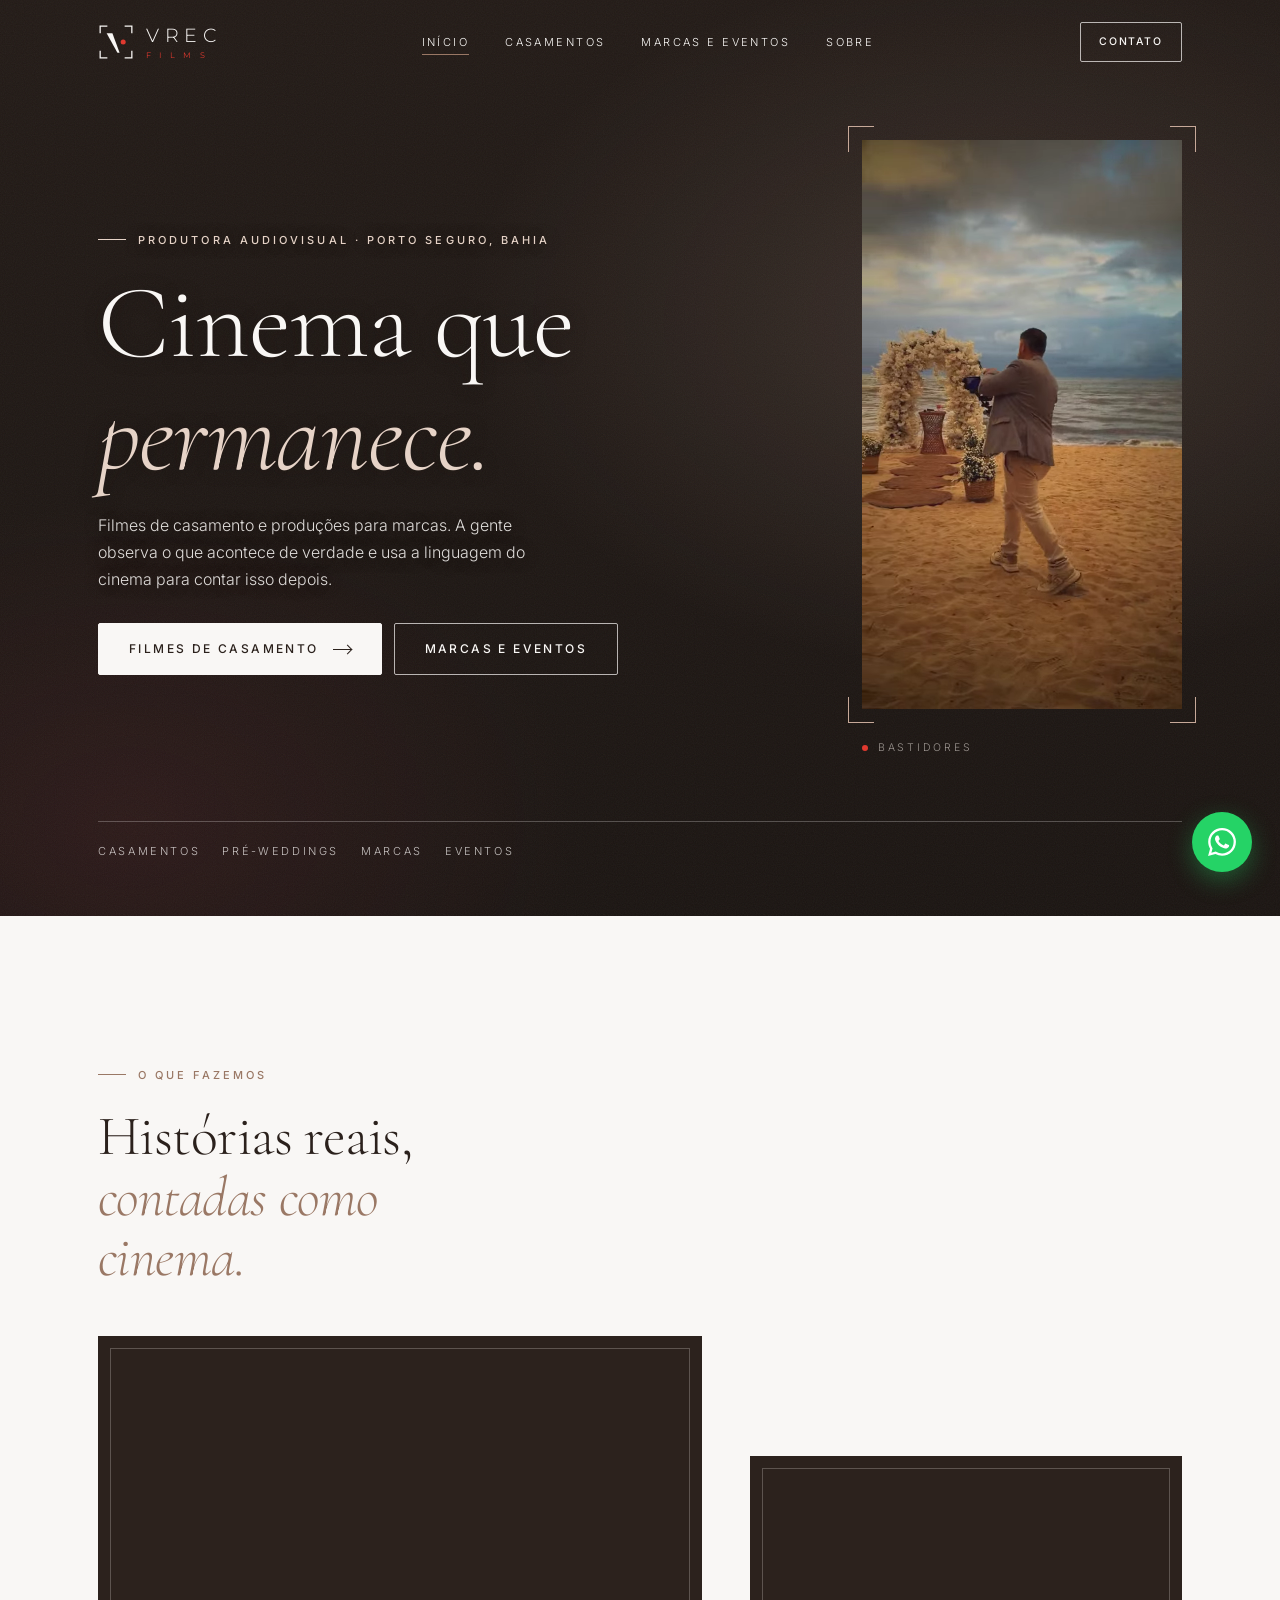
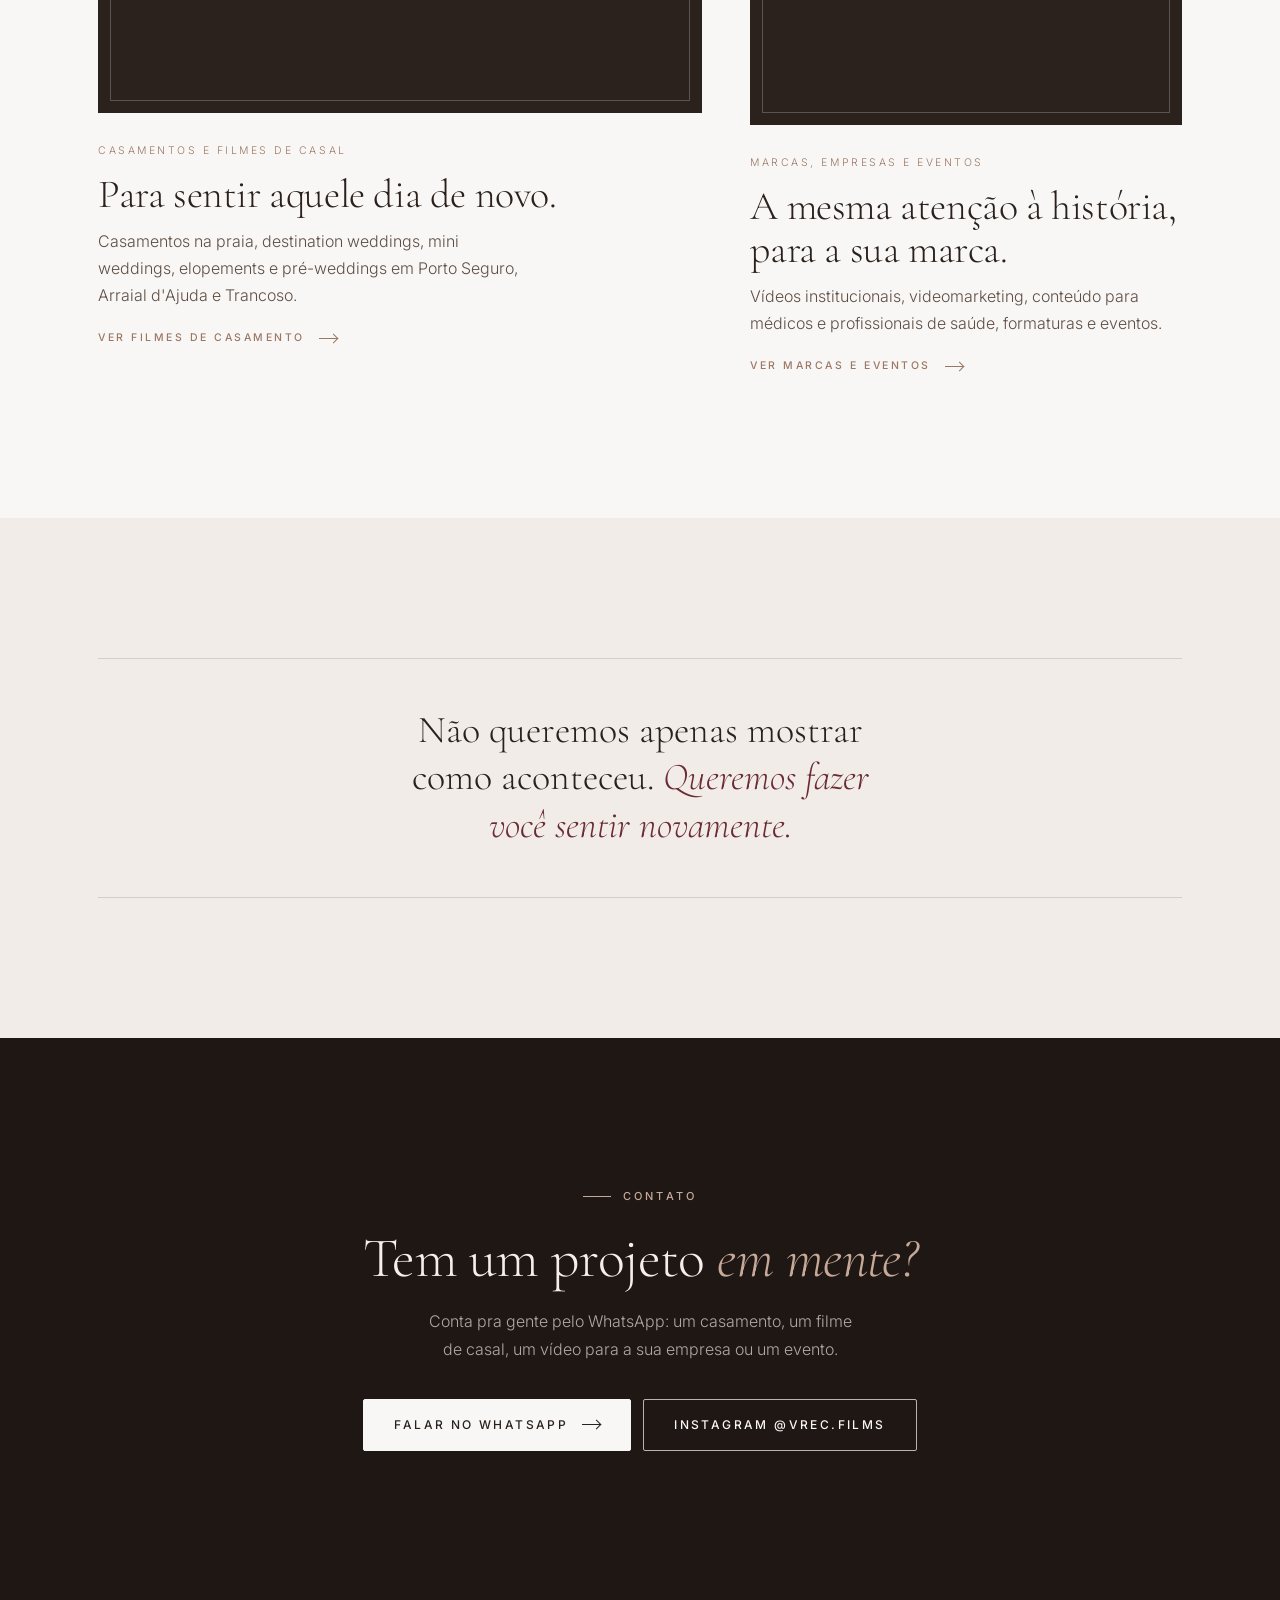
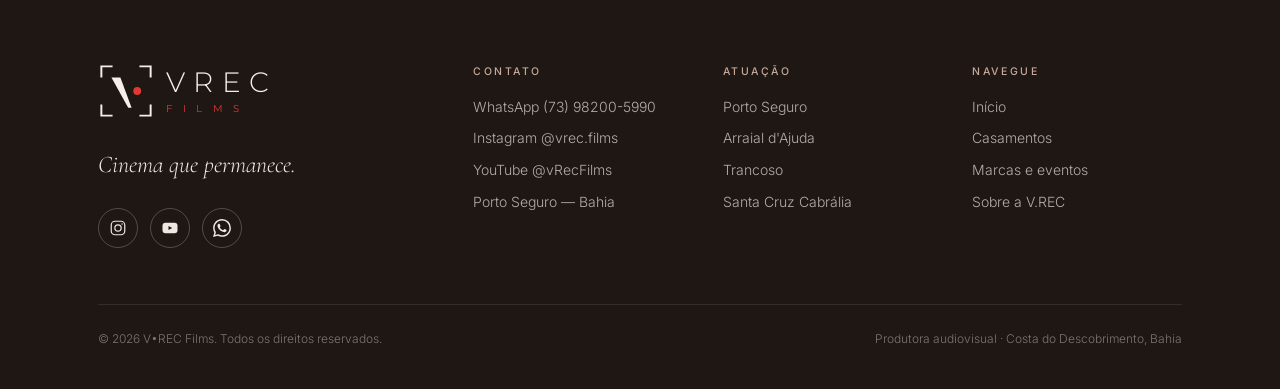
==== commit be1da89c: "Adiciona link para a página Sobre no menu e rodapé" ====
--- a/index.html
+++ b/index.html
@@ -25,6 +25,7 @@
       <a href="index.html" class="is-active" aria-current="page">Início</a>
       <a href="casamentos/index.html">Casamentos</a>
       <a href="marcas-e-eventos/index.html">Marcas e eventos</a>
+      <a href="sobre/index.html">Sobre</a>
     </nav>
     <div class="header__right">
       <a href="#contato" class="btn btn--ghost">Contato</a>
@@ -147,6 +148,7 @@
           <li><a href="index.html">Início</a></li>
           <li><a href="casamentos/index.html">Casamentos</a></li>
           <li><a href="marcas-e-eventos/index.html">Marcas e eventos</a></li>
+          <li><a href="sobre/index.html">Sobre a V.REC</a></li>
         </ul>
       </div>
     </div>
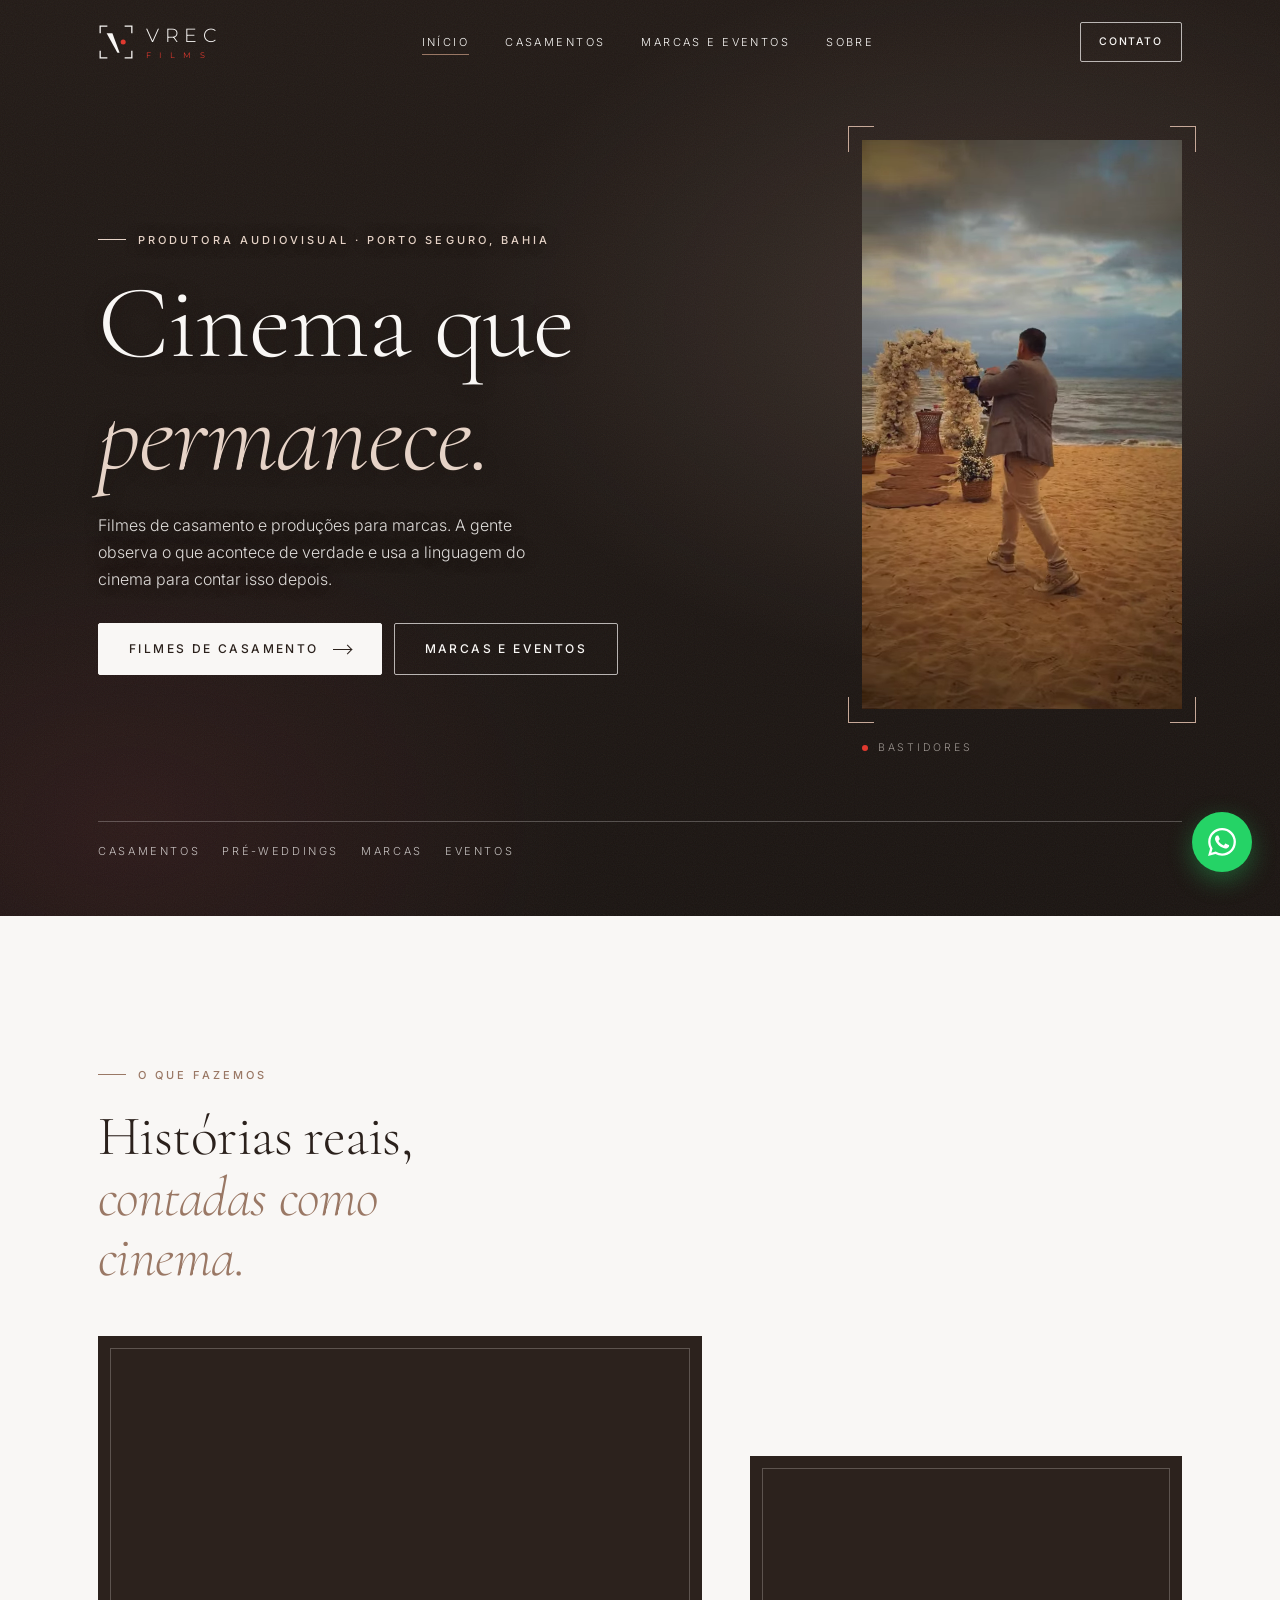
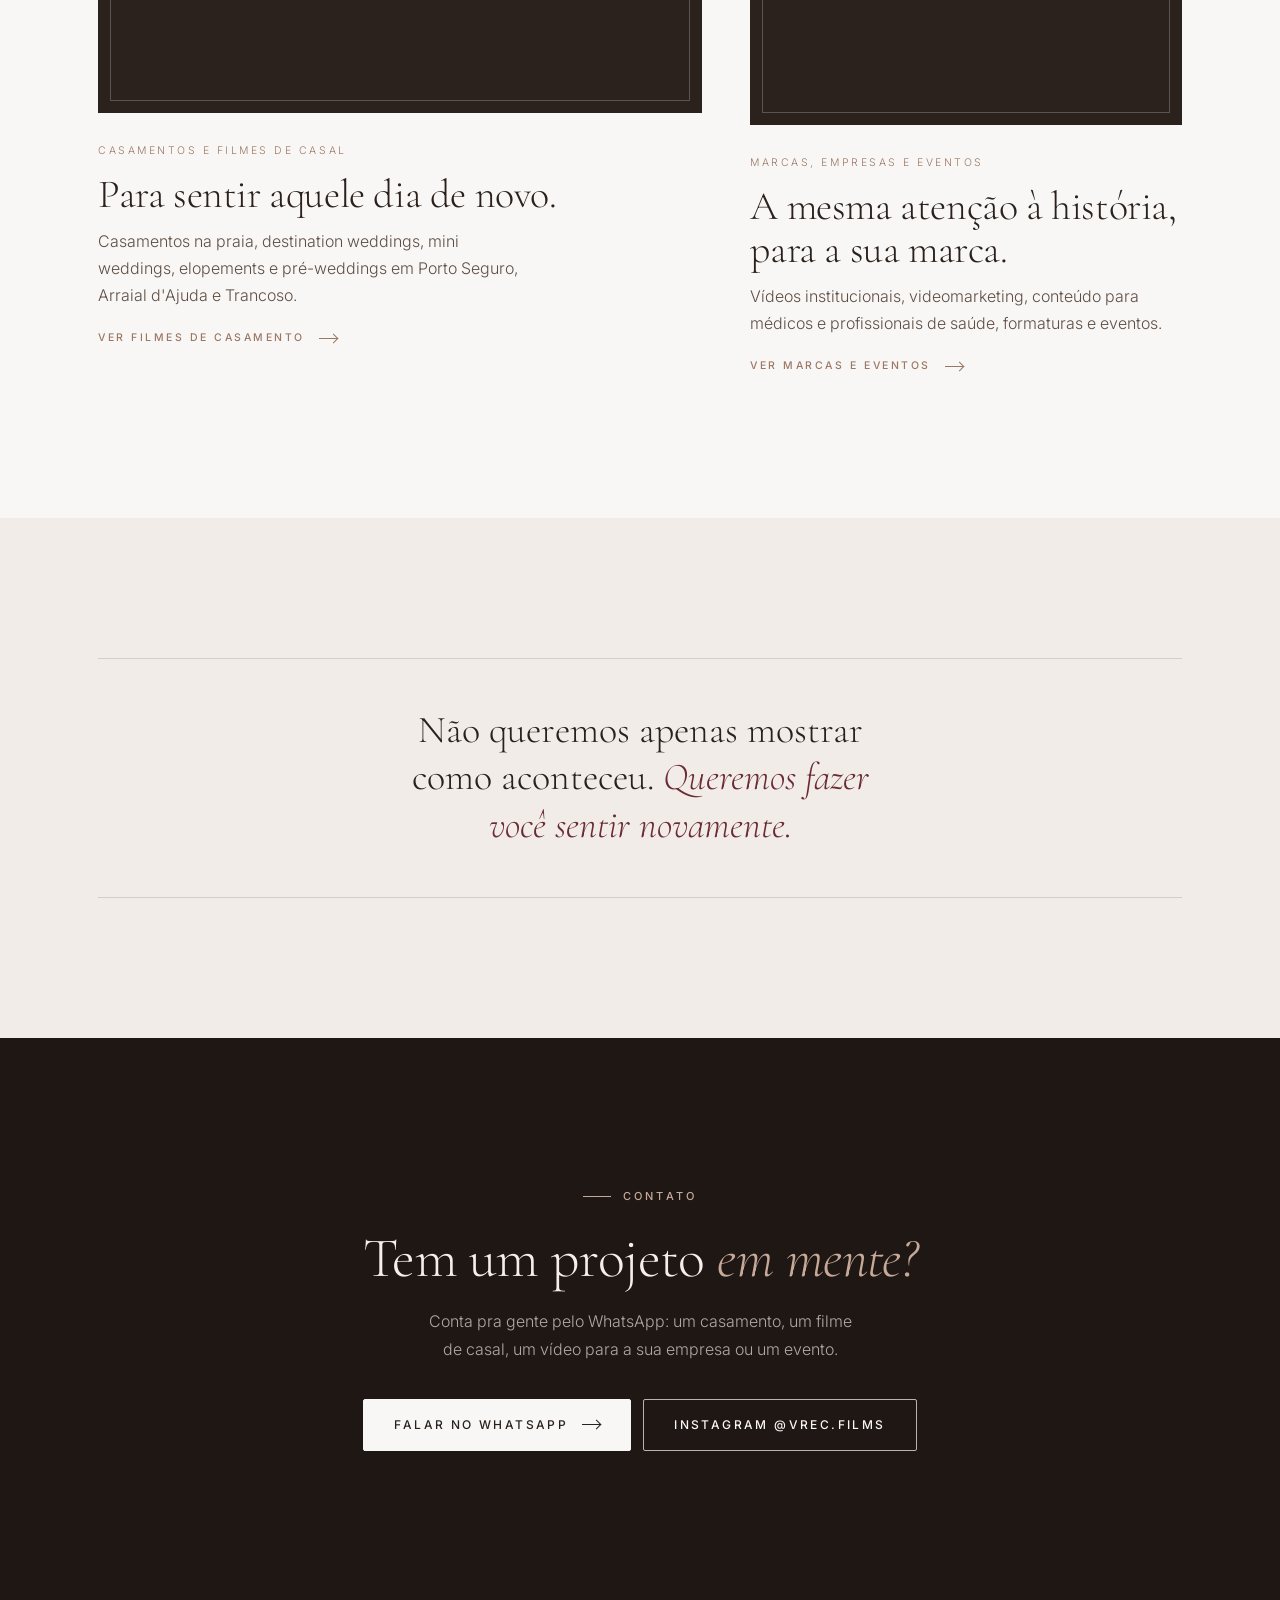
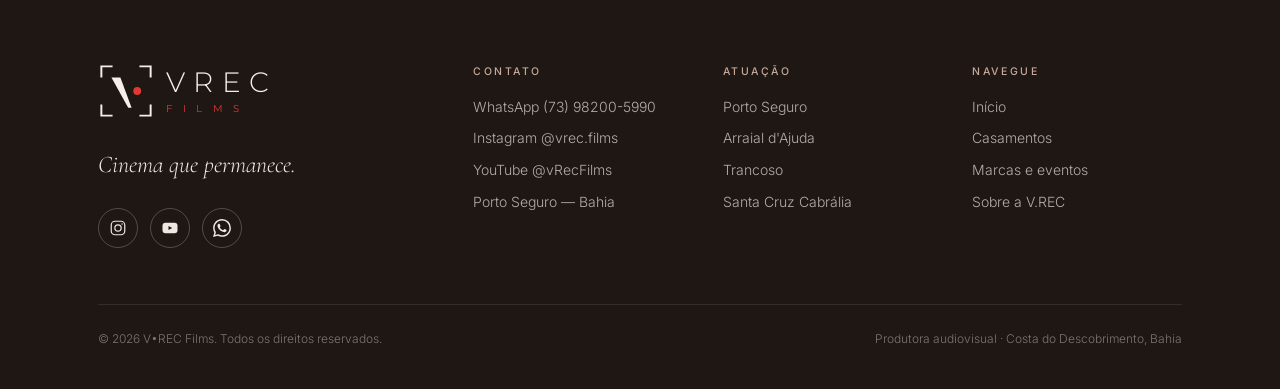
==== commit 38079ee4: "Add files via upload" ====
--- a/index.html
+++ b/index.html
@@ -8,6 +8,15 @@
 <meta property="og:title" content="V•REC Films — Produtora audiovisual em Porto Seguro, Bahia">
 <meta property="og:description" content="Filmes de casamento e produções audiovisuais para marcas, empresas e eventos em Porto Seguro, Arraial d'Ajuda, Trancoso e Costa do Descobrimento.">
 <meta property="og:type" content="website">
+<meta property="og:site_name" content="V•REC Films">
+<meta property="og:locale" content="pt_BR">
+<meta property="og:image" content="https://vrecfilms.com.br/vrec-og.jpg">
+<meta property="og:image:type" content="image/jpeg">
+<meta property="og:image:width" content="1200">
+<meta property="og:image:height" content="630">
+<meta property="og:image:alt" content="V•REC Films">
+<meta name="twitter:card" content="summary_large_image">
+<meta name="twitter:image" content="https://vrecfilms.com.br/vrec-og.jpg">
 <meta name="theme-color" content="#F9F7F5">
 <meta name="referrer" content="strict-origin-when-cross-origin">
 <link rel="preconnect" href="https://fonts.googleapis.com">
--- a/assets/vrec.css
+++ b/assets/vrec.css
@@ -536,3 +536,15 @@
   }
 }
 .footer{padding-bottom:100px} @media (min-width:900px){.footer{padding-bottom:40px}}
+
+/* Página Sobre */
+.photo__frame img{width:100%;height:100%;object-fit:cover;display:block}
+.about-person{display:grid;gap:40px;align-items:center}
+.about-person__img{position:relative;aspect-ratio:3/2;overflow:hidden}
+.about-person__img img{width:100%;height:100%;object-fit:cover;display:block}
+.about-person__img::after{content:"";position:absolute;inset:12px;border:1px solid rgba(249,247,245,.35);pointer-events:none}
+.about-person__text p{color:var(--ink-soft);margin-top:20px;max-width:48ch}
+.about-person__text h2{font-size:clamp(30px,6vw,48px)}
+@media (min-width:900px){
+  .about-person{grid-template-columns:1.1fr .9fr;gap:80px}
+}
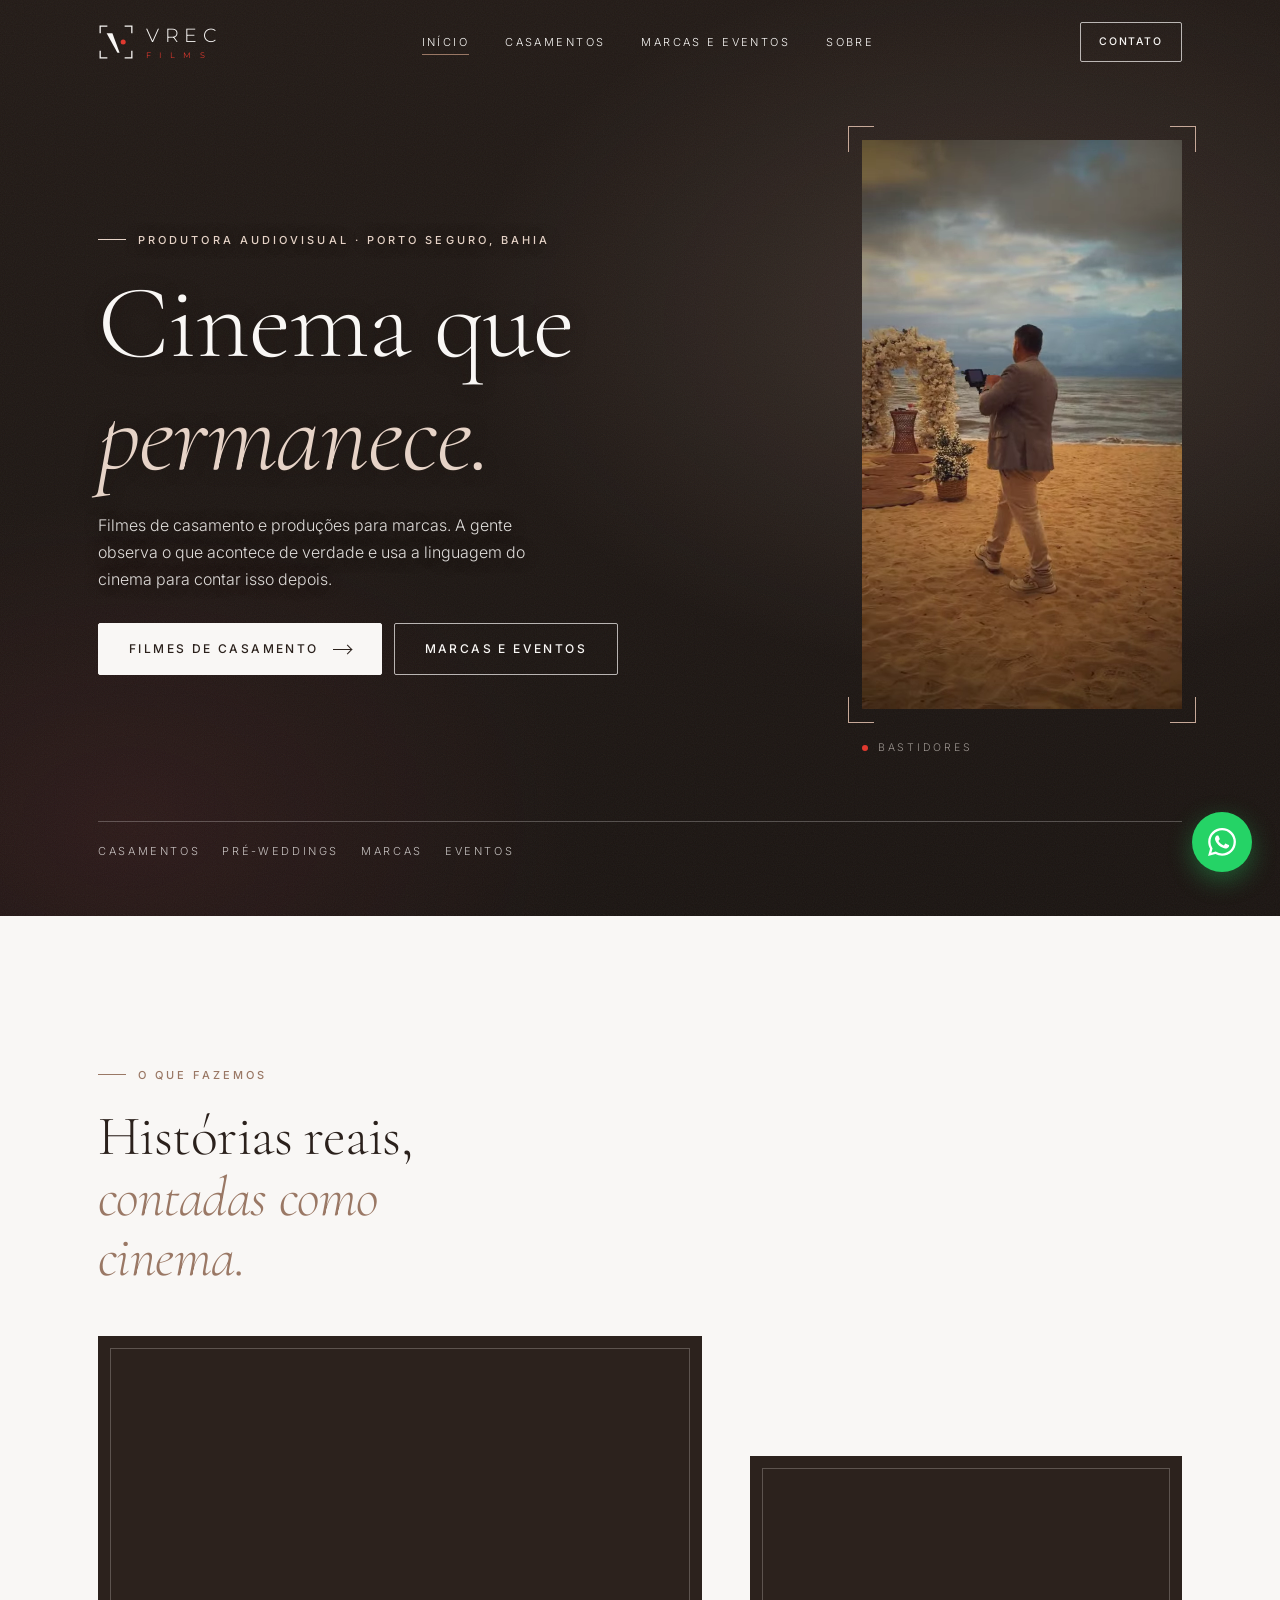
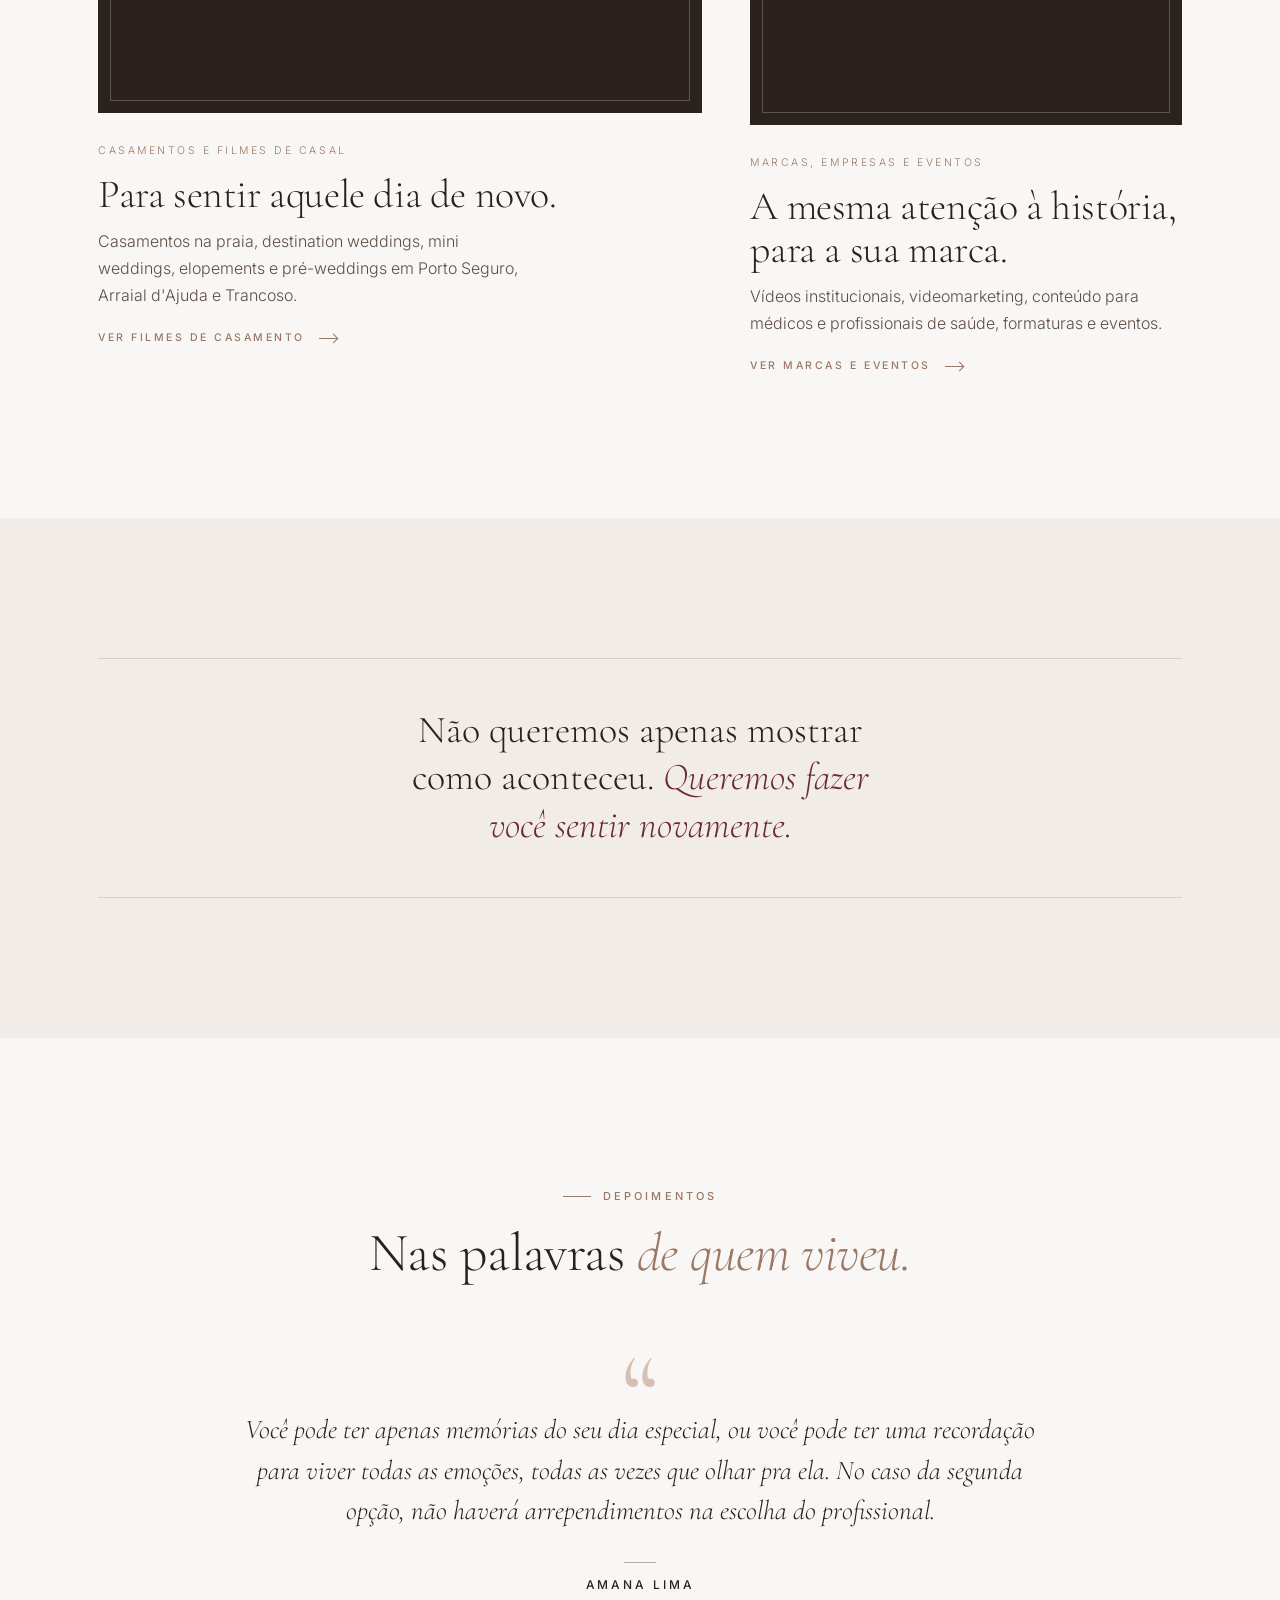
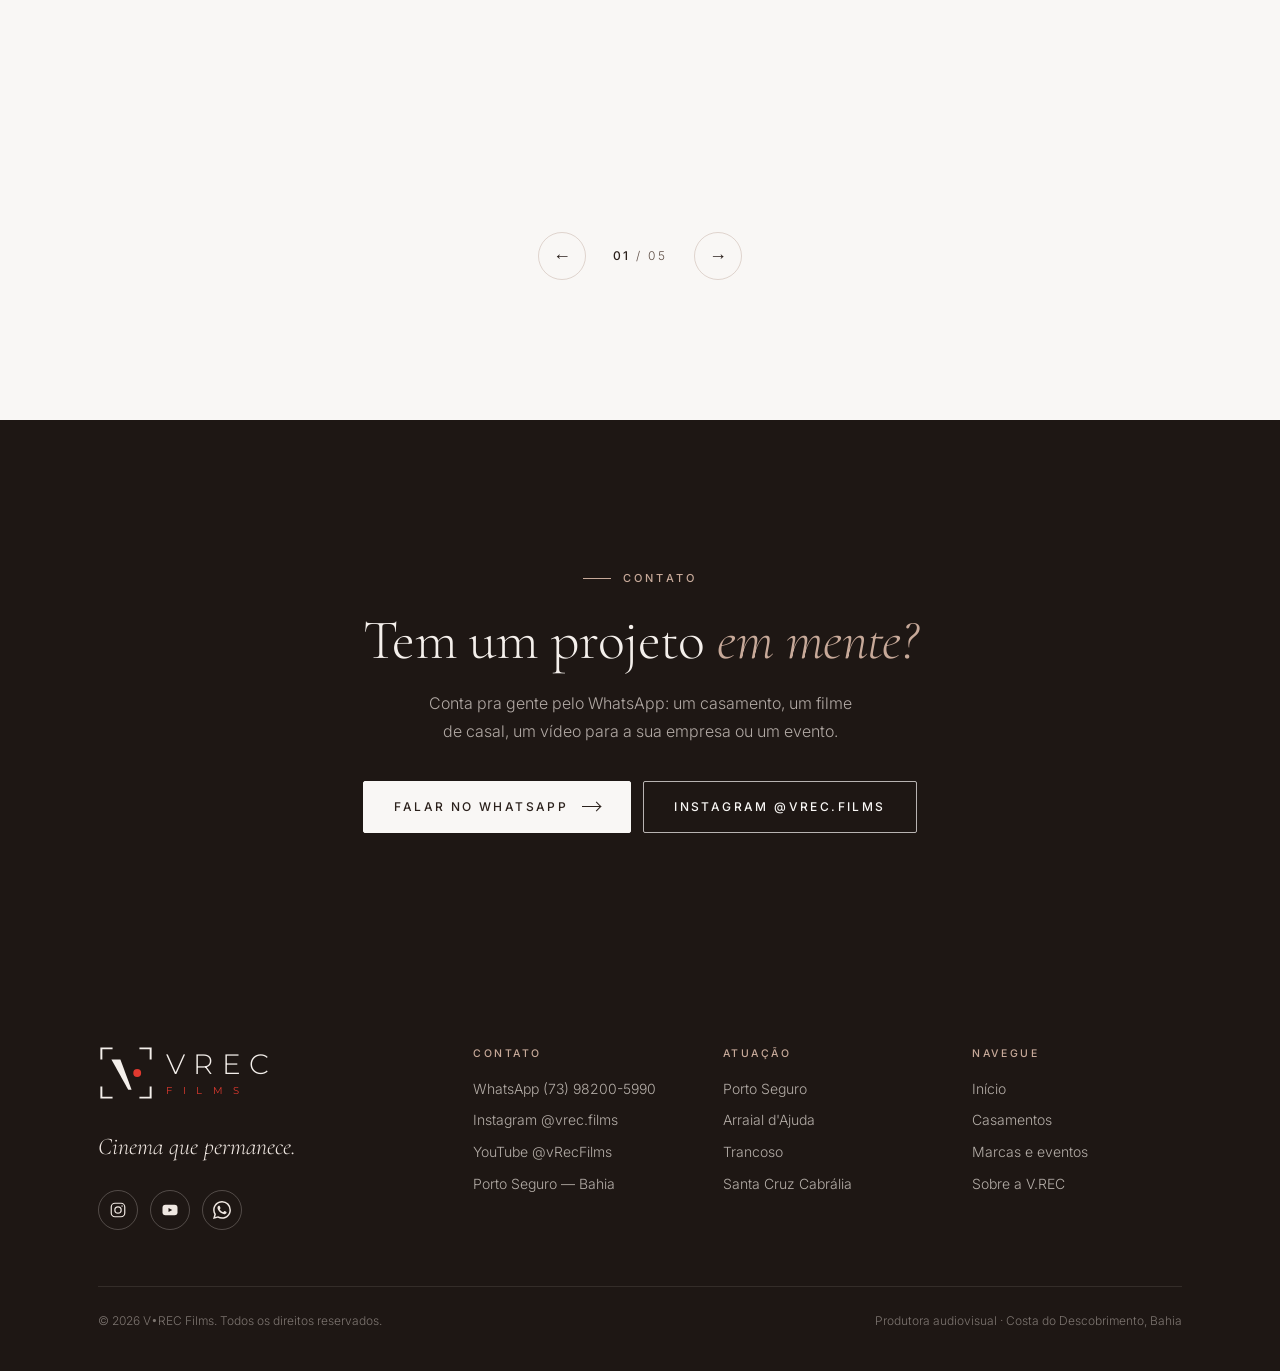
==== commit cf37093a: "Adiciona tag do Google Analytics (G-V0DM7WBSSV) nas quatro páginas Co-Authored-By: Claude Opus 5.5 <" ====
--- a/index.html
+++ b/index.html
@@ -1,6 +1,15 @@
 <!doctype html>
 <html lang="pt-BR">
 <head>
+<!-- Google tag (gtag.js) -->
+<script async src="https://www.googletagmanager.com/gtag/js?id=G-V0DM7WBSSV"></script>
+<script>
+  window.dataLayer = window.dataLayer || [];
+  function gtag(){dataLayer.push(arguments);}
+  gtag('js', new Date());
+  gtag('config', 'G-V0DM7WBSSV');
+</script>
+
 <meta charset="utf-8">
 <meta name="viewport" content="width=device-width, initial-scale=1">
 <title>V•REC Films — Produtora audiovisual em Porto Seguro, Bahia</title>
--- a/assets/vrec.css
+++ b/assets/vrec.css
@@ -548,3 +548,102 @@
 @media (min-width:900px){
   .about-person{grid-template-columns:1.1fr .9fr;gap:80px}
 }
+
+/* ---------- Depoimentos ---------- */
+.depo{background:var(--bg)}
+.depo[hidden]{display:none}
+.depo__head{text-align:center;max-width:640px;margin:0 auto}
+.depo__head h2{font-size:clamp(34px,5vw,54px);margin-top:18px}
+.depo blockquote{margin:0}
+.depo__slider{max-width:820px;margin:64px auto 0;position:relative;padding-top:64px;outline:none}
+.depo__slider::before{content:"\201C";position:absolute;top:-10px;left:50%;transform:translateX(-50%);
+  font-family:var(--serif);font-size:120px;line-height:1;color:var(--beige);opacity:.7}
+.depo__track{display:grid}
+.depo__slide{grid-area:1/1;text-align:center;opacity:0;visibility:hidden;transform:translateY(10px);
+  transition:opacity .7s var(--ease),transform .7s var(--ease),visibility 0s .7s}
+.depo__slide.is-active{opacity:1;visibility:visible;transform:none;transition:opacity .7s var(--ease) .1s,transform .7s var(--ease) .1s,visibility 0s}
+.depo__txt{position:relative;max-height:9.2em;overflow:hidden;font-family:var(--serif);font-style:italic;font-weight:300;
+  font-size:clamp(21px,2.3vw,27px);line-height:1.5;color:var(--ink)}
+.depo__txt p{margin:0 0 .6em}
+.depo__txt p:last-child{margin-bottom:0}
+.depo__slide:not(.fits):not(.is-open) .depo__txt::after{content:"";position:absolute;left:0;right:0;bottom:0;height:2.6em;
+  background:linear-gradient(rgba(249,247,245,0),var(--bg));pointer-events:none}
+.depo__slide.is-open .depo__txt,.depo__slide.fits .depo__txt{max-height:none}
+.depo__more{background:none;border:0;padding:6px 0;margin-top:14px;cursor:pointer;
+  font:500 11px/1 var(--sans);letter-spacing:.2em;text-transform:uppercase;color:var(--brown);border-bottom:1px solid var(--line)}
+.depo__more:hover{color:var(--burgundy)}
+.depo__sign{display:flex;flex-direction:column;align-items:center;gap:12px;margin-top:30px}
+.depo__sign::before{content:"";width:32px;height:1px;background:var(--brown);opacity:.6}
+.depo__foto{width:64px;height:64px;border-radius:50%;object-fit:cover}
+.depo__sign cite{display:block;font-style:normal;font-size:12px;font-weight:500;letter-spacing:.24em;text-transform:uppercase;color:var(--ink)}
+.depo__sign span{display:block;font-size:13px;color:var(--ink-soft);margin-top:6px}
+.depo__film{display:inline-flex;align-items:center;gap:10px;margin-top:10px;font-size:11px;font-weight:500;
+  letter-spacing:.2em;text-transform:uppercase;color:var(--burgundy);text-decoration:none;border-bottom:1px solid var(--line);padding-bottom:3px}
+.depo__nav{display:flex;align-items:center;justify-content:center;gap:22px;margin-top:44px}
+.depo__arrow{width:48px;height:48px;border:1px solid var(--line);border-radius:50%;background:none;color:var(--ink);
+  font-size:18px;line-height:1;cursor:pointer;transition:border-color .4s var(--ease),background .4s var(--ease),color .4s var(--ease)}
+.depo__arrow:hover{border-color:var(--ink);background:var(--ink);color:var(--bg)}
+.depo__count{font-size:12px;letter-spacing:.2em;color:var(--ink-soft);min-width:64px;text-align:center}
+.depo__count b{font-weight:500;color:var(--ink)}
+.depo__dots{display:none;gap:4px}
+.depo__dot{width:28px;height:28px;border:0;background:none;padding:0;cursor:pointer;position:relative}
+.depo__dot::after{content:"";position:absolute;left:50%;top:50%;width:6px;height:6px;margin:-3px 0 0 -3px;border-radius:50%;background:var(--line);transition:background .3s}
+.depo__dot.is-active::after{background:var(--brown)}
+@media (max-width:700px){
+  .depo__slider{margin-top:48px;padding-top:52px}
+  .depo__slider::before{font-size:96px}
+  .depo__txt{max-height:10.5em}
+  .depo__count{display:none}
+  .depo__dots{display:flex}
+  .depo__nav{gap:6px;margin-top:36px}
+  .depo__arrow{width:44px;height:44px}
+}
+
+/* ---------- Ajustes de tablet e celular (topo de marca, bastidores, rodapé) ---------- */
+.bts__text h2{font-size:clamp(30px,6vw,44px);line-height:1.12}
+.bts__text h2 em{color:var(--brown)}
+.bts--solo{margin-bottom:0 !important}
+@media (max-width:639px){
+  .hero--brand{padding-top:118px;padding-bottom:48px}
+  .hero--brand .hero__split{gap:56px}
+  .hero--brand .hero__actions{flex-direction:column;align-items:stretch}
+  .hero--brand .hero__actions .btn{width:100%;justify-content:center}
+  .hero__reel{width:min(74vw,320px)}
+  .hero__reel figcaption{justify-content:center}
+  .bts__text{text-align:center}
+  .bts__text p{margin-left:auto;margin-right:auto}
+  .bts__text .eyebrow{justify-content:center}
+}
+@media (min-width:640px) and (max-width:899px){
+  .hero--brand{min-height:auto;padding-top:150px;padding-bottom:64px}
+  .hero--brand .hero__split{grid-template-columns:minmax(0,1.35fr) minmax(0,.65fr);gap:44px;align-items:center}
+  .hero--brand h1{font-size:clamp(52px,8.4vw,74px)}
+  .hero--brand .hero__sub{font-size:16px}
+  .hero--brand .hero__actions{flex-direction:column;align-items:flex-start}
+  .hero--brand .hero__actions .btn{min-width:280px;justify-content:space-between}
+  .hero__reel{width:100%;max-width:280px;justify-self:end}
+  .hero--brand .hero__meta{margin-top:56px}
+  .bts{grid-template-columns:minmax(0,.8fr) minmax(0,1fr);gap:48px;align-items:center}
+  .bts__video{max-width:none}
+}
+/* Rodapé: colunas no tablet, 2 colunas no celular */
+@media (max-width:899px){
+  .footer__grid{grid-template-columns:1fr 1fr;column-gap:32px;row-gap:44px}
+  .footer__grid > :first-child{grid-column:1/-1}
+}
+@media (min-width:640px) and (max-width:899px){
+  .footer__grid{grid-template-columns:1fr 1fr 1fr}
+}
+@media (max-width:639px){
+  .footer__grid > :nth-child(2){grid-column:1/-1}
+}
+/* ---------- Mais filmes (10/11) ---------- */
+@media (min-width:900px){
+  .films .film:nth-child(6){grid-column:1 / span 7;margin-top:0}
+  .films .film:nth-child(7){grid-column:8 / span 5;margin-top:120px}
+  .films--grid .film:nth-child(n){grid-column:auto / span 6;margin-top:0}
+  .shorts{grid-template-columns:repeat(4,1fr);gap:32px}
+}
+.shorts .film__info{flex-direction:column;align-items:flex-start;gap:6px}
+.shorts .film__type{text-align:left}
+.shorts{scroll-padding-inline:var(--gutter)}
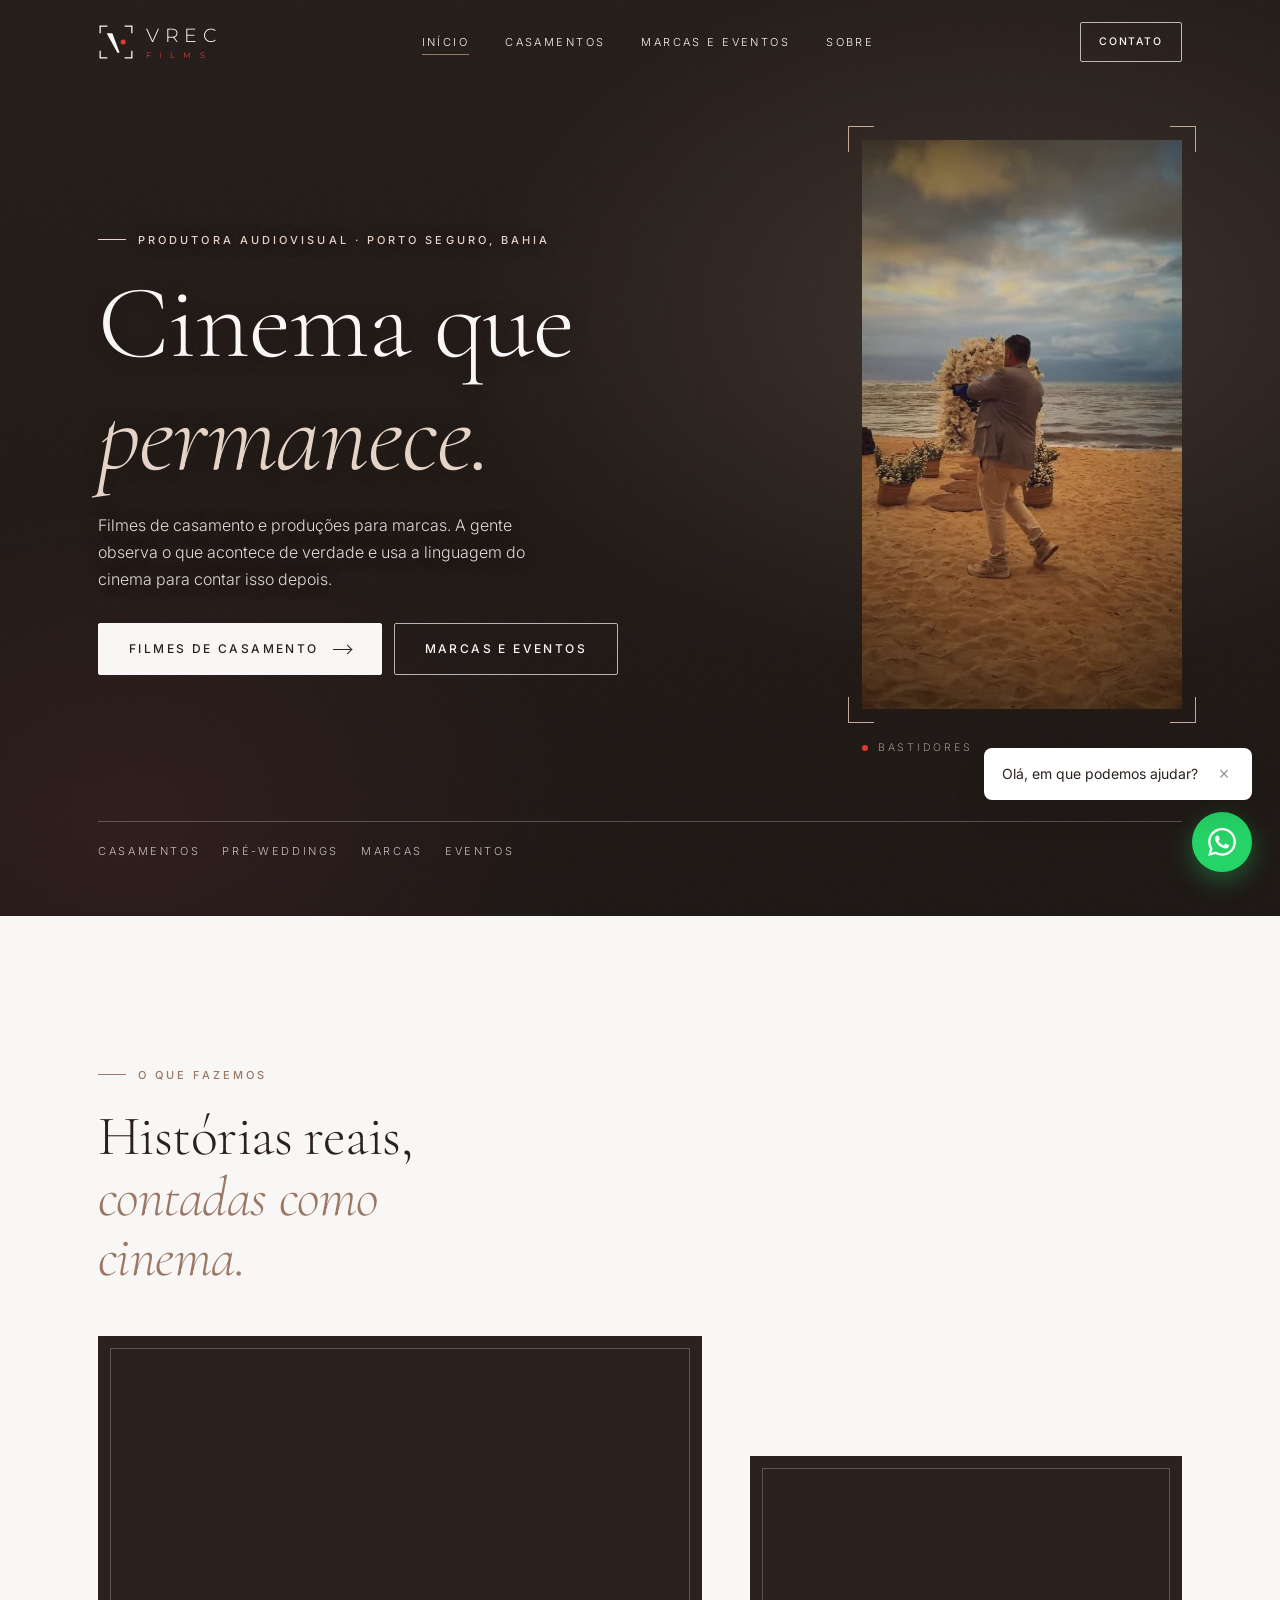
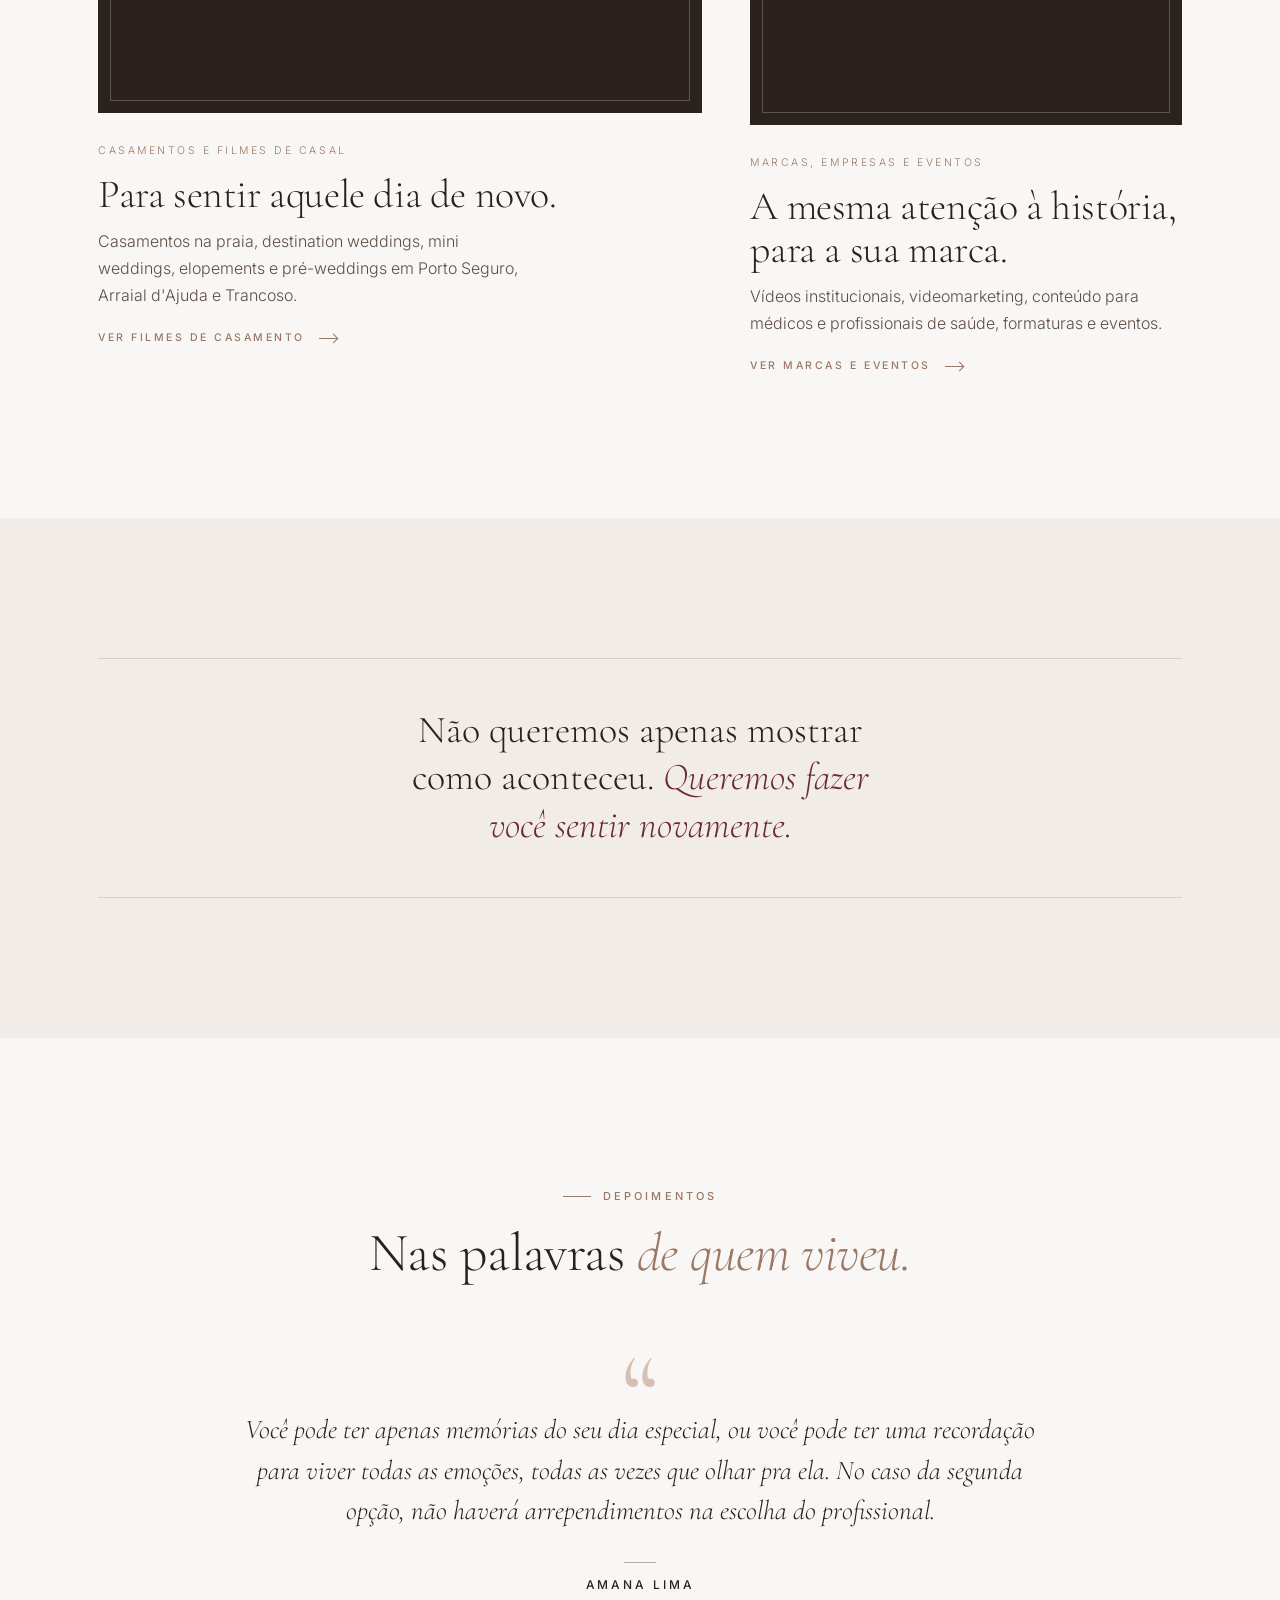
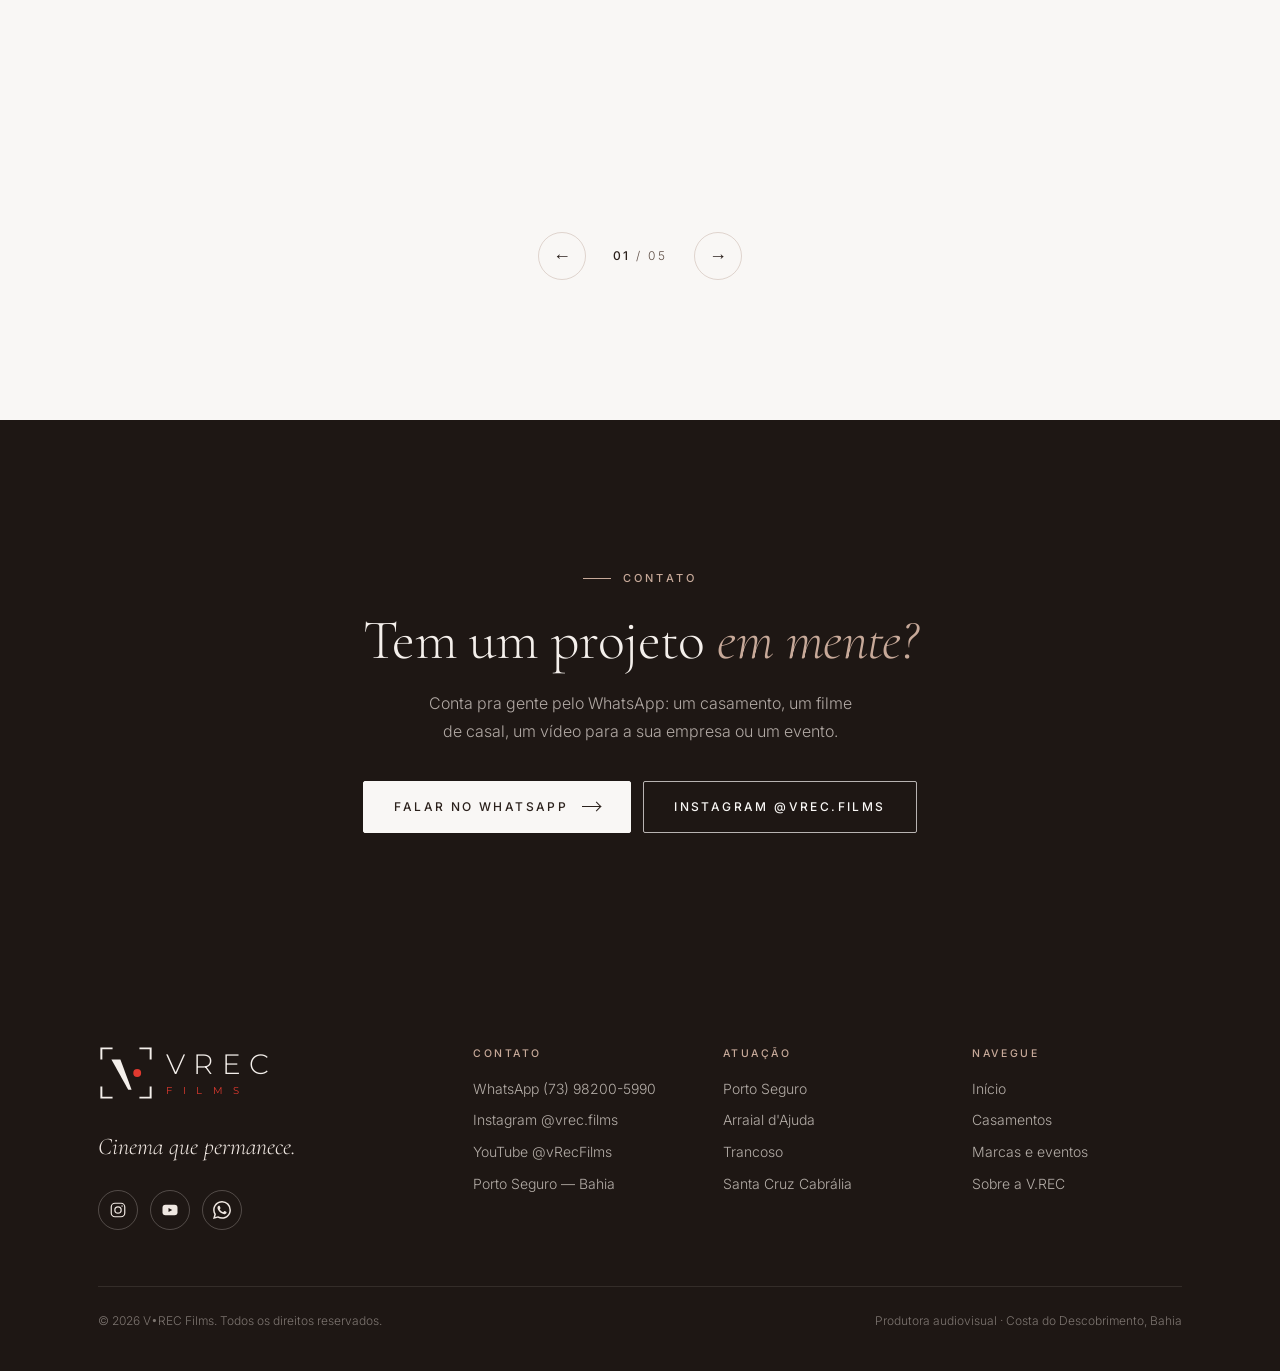
==== commit 6f642adb: "SEO: títulos, descrições, canonical e dados estruturados da empresa Co-Authored-By: Claude Opus 5.5 " ====
--- a/index.html
+++ b/index.html
@@ -12,10 +12,10 @@
 
 <meta charset="utf-8">
 <meta name="viewport" content="width=device-width, initial-scale=1">
-<title>V•REC Films — Produtora audiovisual em Porto Seguro, Bahia</title>
-<meta name="description" content="Filmes de casamento e produções audiovisuais para marcas, empresas e eventos em Porto Seguro, Arraial d'Ajuda, Trancoso e Costa do Descobrimento.">
-<meta property="og:title" content="V•REC Films — Produtora audiovisual em Porto Seguro, Bahia">
-<meta property="og:description" content="Filmes de casamento e produções audiovisuais para marcas, empresas e eventos em Porto Seguro, Arraial d'Ajuda, Trancoso e Costa do Descobrimento.">
+<title>Produtora de vídeo em Porto Seguro | V.REC Films</title>
+<meta name="description" content="Produtora de vídeo e filmmaker em Porto Seguro, Bahia. Filmes de casamento, destination weddings e vídeos para marcas em Arraial d'Ajuda e Trancoso.">
+<meta property="og:title" content="Produtora de vídeo em Porto Seguro | V.REC Films">
+<meta property="og:description" content="Produtora de vídeo e filmmaker em Porto Seguro, Bahia. Filmes de casamento, destination weddings e vídeos para marcas em Arraial d'Ajuda e Trancoso.">
 <meta property="og:type" content="website">
 <meta property="og:site_name" content="V•REC Films">
 <meta property="og:locale" content="pt_BR">
@@ -26,6 +26,47 @@
 <meta property="og:image:alt" content="V•REC Films">
 <meta name="twitter:card" content="summary_large_image">
 <meta name="twitter:image" content="https://vrecfilms.com.br/vrec-og.jpg">
+<link rel="canonical" href="https://vrecfilms.com.br/">
+<meta property="og:url" content="https://vrecfilms.com.br/">
+<script type="application/ld+json">
+{
+ "@context": "https://schema.org",
+ "@type": "LocalBusiness",
+ "@id": "https://vrecfilms.com.br/#empresa",
+ "name": "V.REC Films",
+ "url": "https://vrecfilms.com.br/",
+ "image": "https://vrecfilms.com.br/vrec-og.jpg",
+ "description": "Produtora de vídeo em Porto Seguro, Bahia: filmes de casamento, destination weddings, elopements e vídeos para marcas, empresas e eventos.",
+ "telephone": "+55 73 98200-5990",
+ "address": {
+  "@type": "PostalAddress",
+  "addressLocality": "Porto Seguro",
+  "addressRegion": "BA",
+  "addressCountry": "BR"
+ },
+ "areaServed": [
+  "Porto Seguro",
+  "Arraial d'Ajuda",
+  "Trancoso",
+  "Caraíva",
+  "Santa Cruz Cabrália",
+  "Costa do Descobrimento"
+ ],
+ "sameAs": [
+  "https://www.instagram.com/vrec.films/",
+  "https://www.youtube.com/@vRecFilms",
+  "https://maps.google.com/maps?cid=4800571935773141123"
+ ],
+ "knowsAbout": [
+  "filme de casamento",
+  "destination wedding",
+  "elopement",
+  "vídeo institucional",
+  "videomaker",
+  "filmmaker"
+ ]
+}
+</script>
 <meta name="theme-color" content="#F9F7F5">
 <meta name="referrer" content="strict-origin-when-cross-origin">
 <link rel="preconnect" href="https://fonts.googleapis.com">
